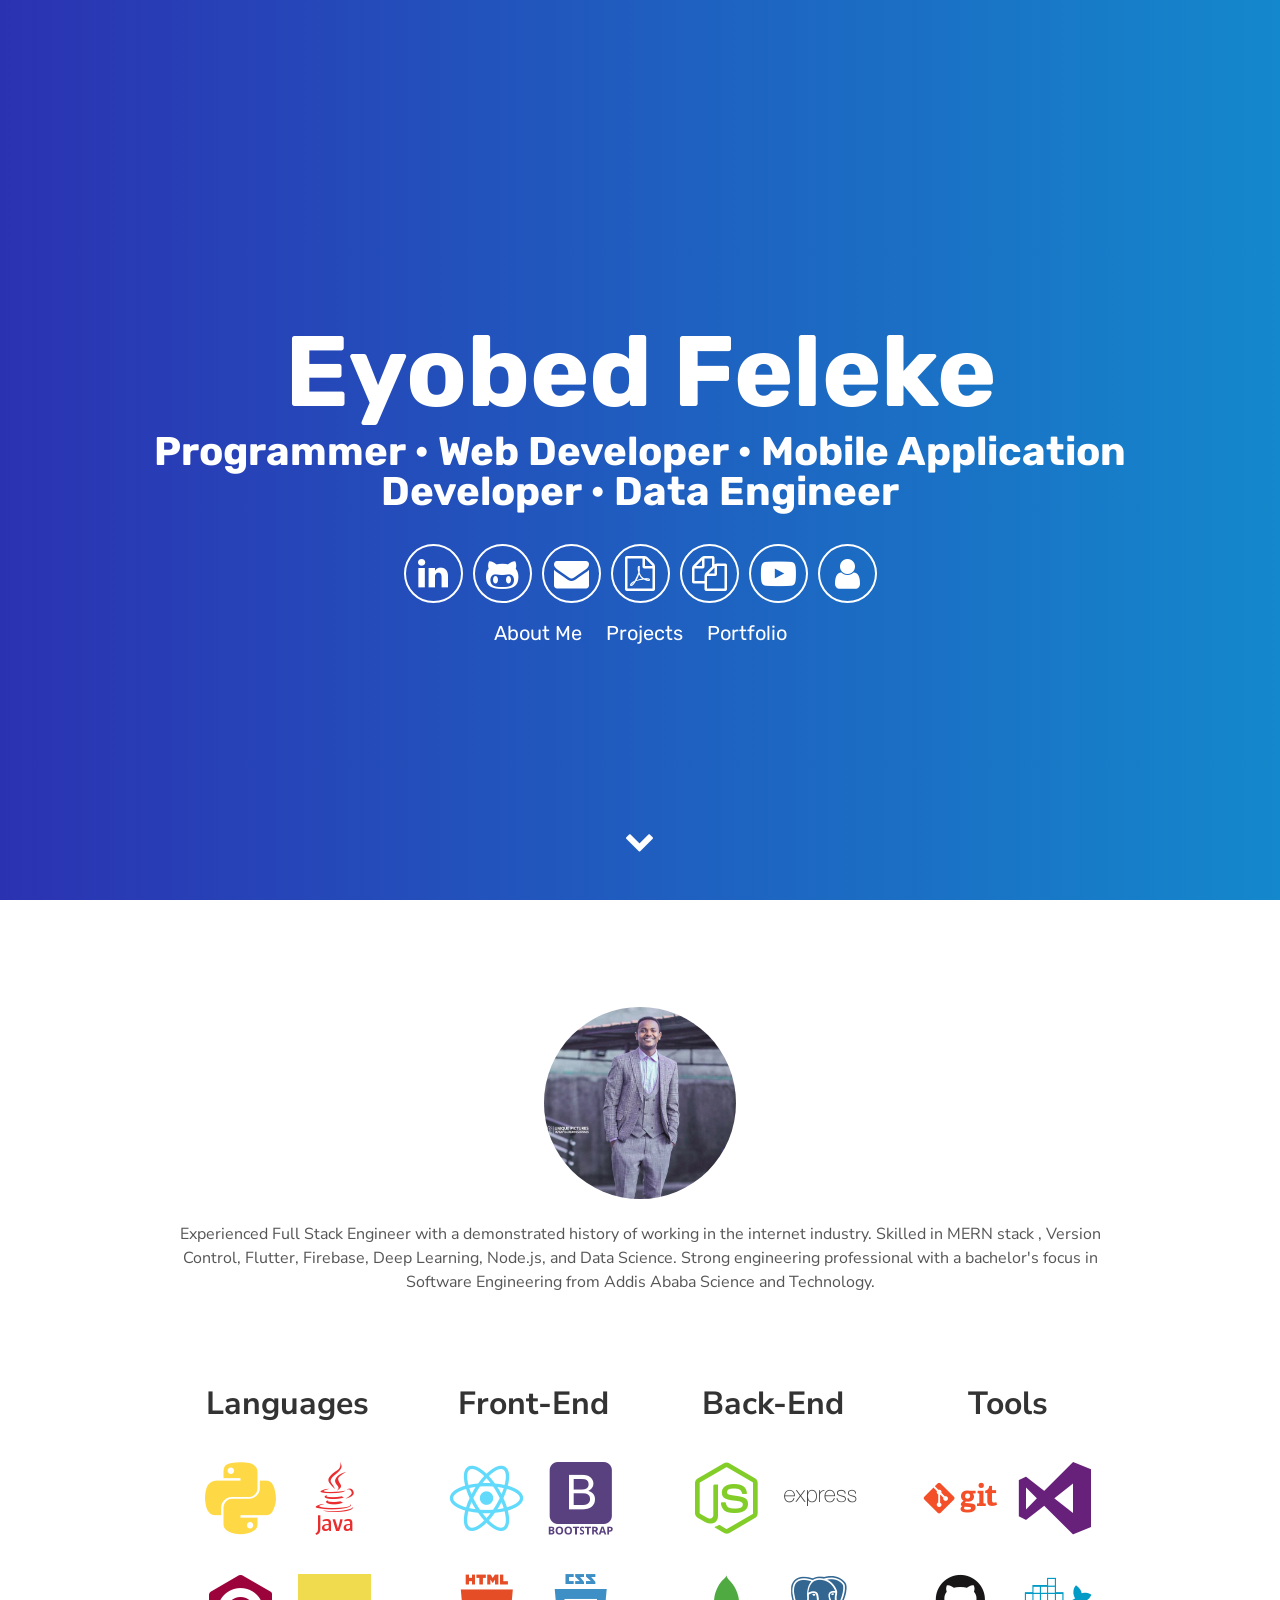
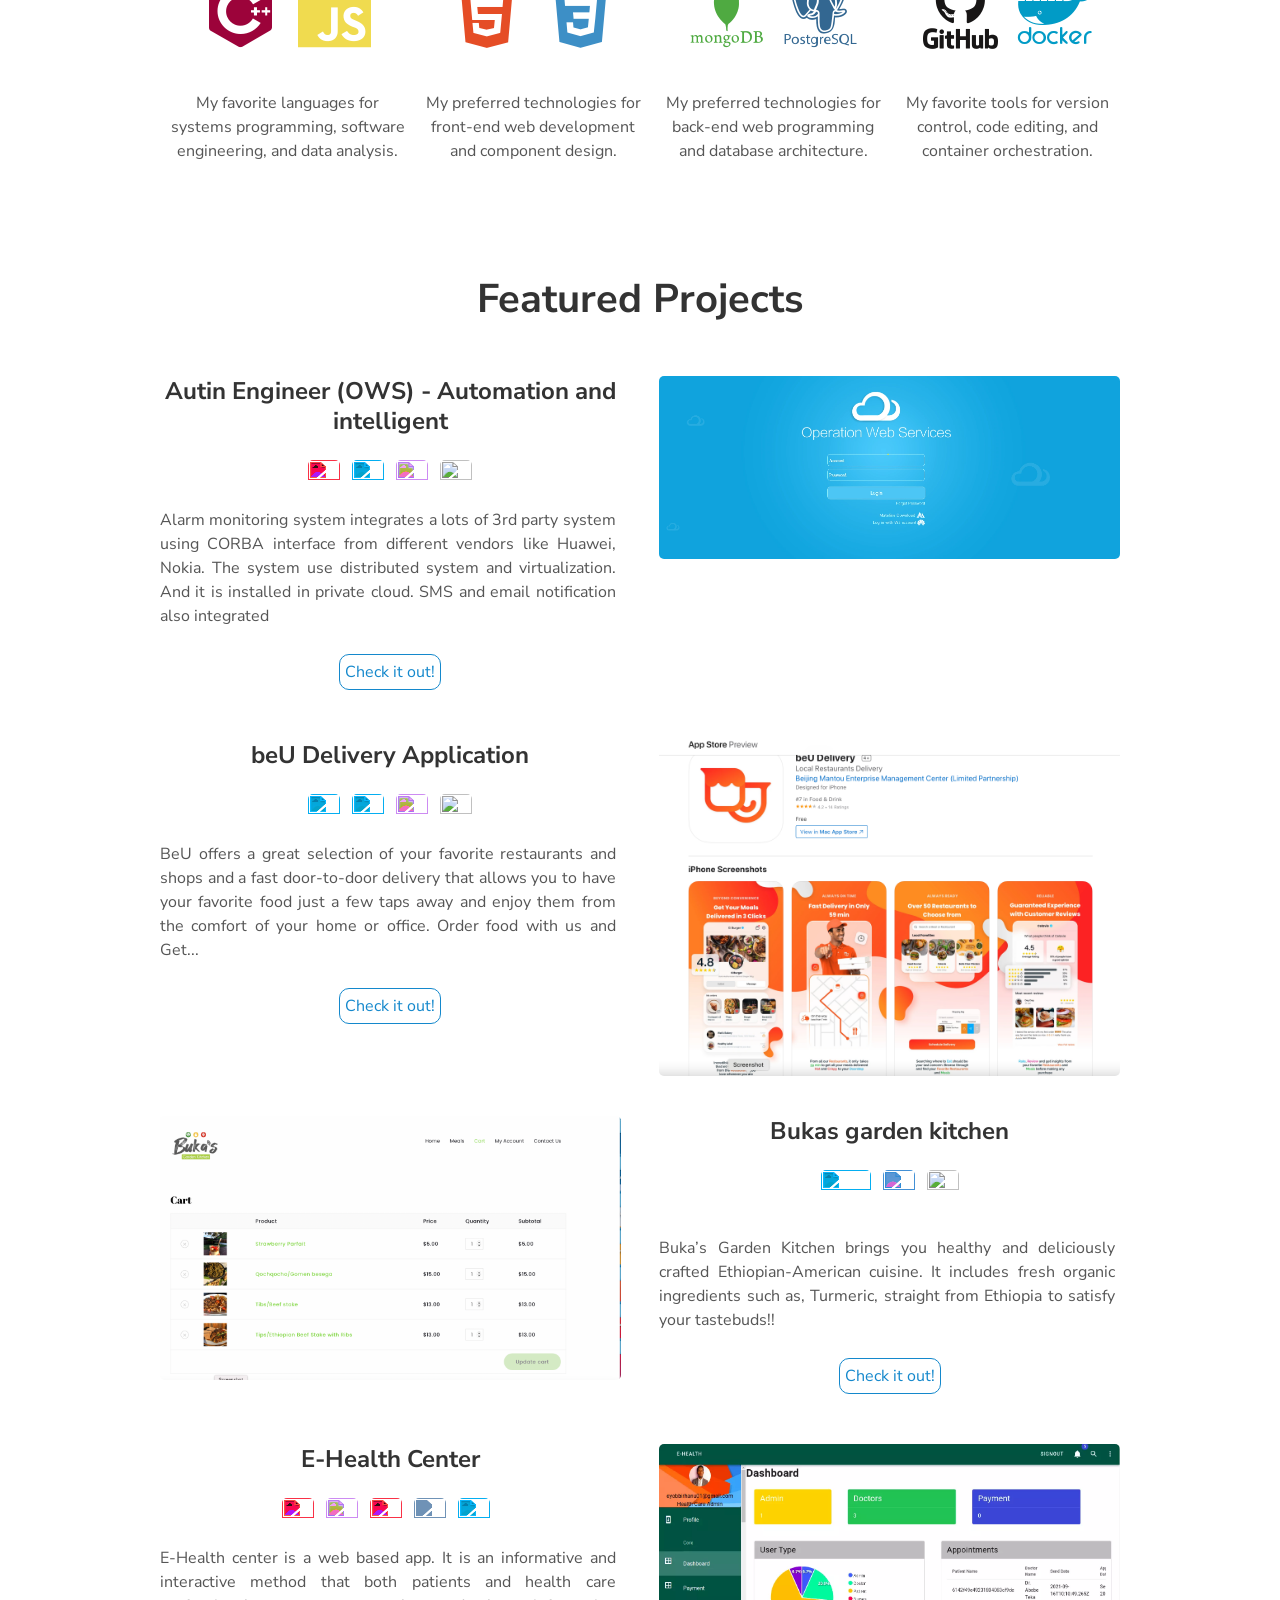
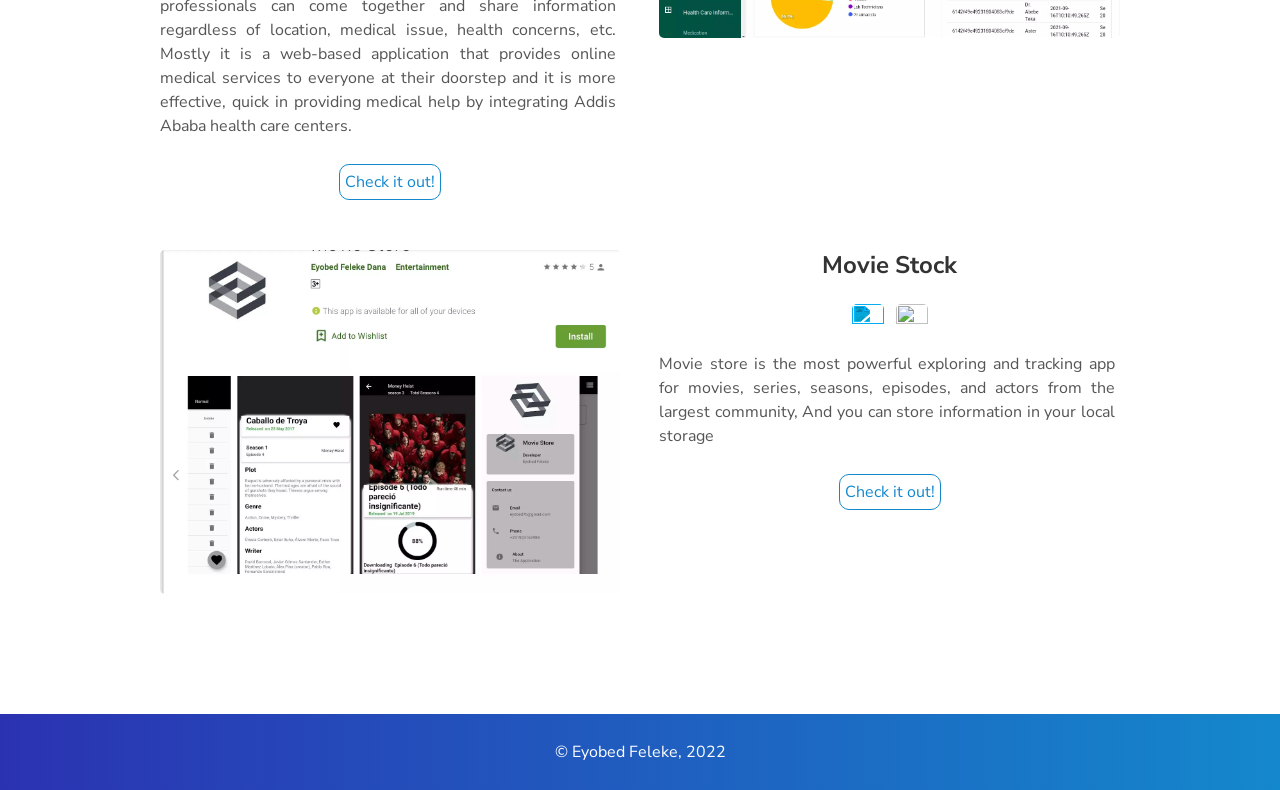
==== index.html @ b294b80b "elivator pitch added" ====
<!DOCTYPE html>
<html lang="en">
  <head>
    <!-- Metadata of the Webpage -->
    <!-- Character-set Metadata -->
    <meta charset="utf-8" />
    <meta http-equiv="X-UA-Compatible" content="IE=edge" />
    <!-- Viewport Metadata -->
    <meta name="viewport" content="width=device-width, initial-scale=1" />
    <!-- Description Metadata-->
    <meta name="description" content="Portfolio Website" />
    <!-- Author Metadata -->
    <meta name="author" content="Aditya Vikram Singh" />
    <!-- Keyword Metadata -->
    <meta
      name="keywords"
      content="Eyobed, Eyobed Feleke, Web developer, Mobile application Developer,
        Ethiopia,Apostolic church,  Beu, Bukas garden kitchen , AASTU, E-health center, Movie stock
         "
    />
    <!-- Webpage Logo -->
    <link rel="shortcut icon" href="./assets/img/favicon.ico" />
    <!-- Webpage Title -->
    <title>Eyobed Feleke</title>

    <!-- Import CSS: Main Stylesheet -->
    <link rel="stylesheet" href="./assets/css/main.css" />
  </head>

  <body>
    <div id="particles-js">
      <div class="header">
        <h1>
          <span class="site-title">Eyobed Feleke</span>
          <span class="site-description">Programmer • Web Developer • Mobile Application Developer • Data Engineer </span>
        </h1>
        <div class="header-icons">
          <a aria-label="My LinkedIn Profile" target="_blank" href="https://www.linkedin.com/in/eyobed-feleke-5157a9166/">
            <i class="icon fa fa-linkedin" aria-hidden="true"></i>
          </a>
          <a aria-label="My Github Profile" target="_blank" href="https://github.com/eyobed7b">
            <i class="icon fa fa-github-alt" aria-hidden="true"></i>
          </a>
          <a aria-label="Send Email" href="mailto:eyobed7b@gmail.com" target="_blank"
            ><i class="icon fa fa-envelope"></i
          >
        </a>
          <a aria-label="My Résumé" target="_blank" href="https://www.canva.com/design/DAFor6C1jik/ybaPRImJFhX0wWcfJrfoAA/edit?utm_content=DAFor6C1jik&utm_campaign=designshare&utm_medium=link2&utm_source=sharebutton">
            <i class="icon fa fa fa-file-pdf-o" aria-hidden="true"></i>
          </a>
          <!-- <a aria-label="My Résumé" target="_blank" href="https://drive.google.com/file/d/1CFFZXBpFzhPxh09t3dihjeRAxG62OE4-/view?usp=sharing">
            <i class="icon fa fa fa-file-pdf-o" aria-hidden="true"></i>
          </a> -->
            <a  padding:="50" aria-label="My Portfolio" target="_blank" href="https://docs.google.com/presentation/d/1G7Z7RJAgXN1a-siZIyBmCXK8CXNeotO4Tauf9A_Vvvs/edit#slide=id.p1">
            <i class="icon fa fa-files-o" aria-hidden="true"></i>
          </a>
            <a  padding:="50" aria-label="My Portfolio" target="_blank" href="https://www.youtube.com/watch?v=OzMkO4X_ilA">
            <i class="icon fa fa-youtube-play" aria-hidden="true"></i>
          </a>
          </a>
            <a  padding:="50" aria-label="My Portfolio" target="_blank" href="https://drive.google.com/file/d/1RmLmBdwccGiRS1bTcpQJDsYxy1K4xz8I/view?usp=sharing">
            <i class="icon fa fa-user" aria-hidden="true"></i>
          </a>
         
        </div>
        <div class="header-links">
          <a class="link" href="#about" data-scroll>About Me</a>
          <a class="link" href="#projects" data-scroll>Projects</a>
           
          <a class="link" href="https://docs.google.com/presentation/d/1G7Z7RJAgXN1a-siZIyBmCXK8CXNeotO4Tauf9A_Vvvs/edit#slide=id.p1" > Portfolio</a>
        </div>
      </div>
      <a class="down" href="#about" data-scroll><i class="icon fa fa-chevron-down" aria-hidden="true"></i></a>
    </div>

    <!-- About Section -->
    <section id="about">
      <!-- User Introduction-->
      <div class="user-details">
        <h1> </h1>
        <picture>
          <source
            type="image/webp"
            srcset="./assets/img/webp/Professional-Picture-Me.webp"
            alt="Professional Me"
            width="20%"
            style="border-radius: 50%"
          />
          <img
            src="./assets/img/jpg/Professional-Picture-Me.jpeg"
            alt="Professional Me"
            width="20%"
            style="border-radius: 50%"
          />
        </picture>
        <p>
          Experienced Full Stack Engineer with a demonstrated history of working in the internet industry. Skilled in MERN stack , Version Control, Flutter, Firebase, Deep Learning, Node.js, and Data Science. Strong engineering professional with a bachelor's focus in Software Engineering from Addis Ababa Science and Technology.
        </p>
      </div>

      <!-- User Specifics -->
      <div class="user">
        <!-- Technology Stack #1: Languages -->
        <div class="tech">
          <h2>Languages</h2>
          <i class="devicon-python-plain colored"></i>
          <i class="devicon-java-plain-wordmark colored"></i>
          <i class="devicon-cplusplus-plain colored"></i>
          <i class="devicon-javascript-plain colored"></i>
          <p>My favorite languages for systems programming, software engineering, and data analysis.</p>
        </div>

        <!-- Technology Stack #2: Front-End -->
        <div class="tech">
          <h2>Front-End</h2>
          <i class="devicon-react-original colored"></i>
          <i class="devicon-bootstrap-plain-wordmark colored"></i>
          <i class="devicon-html5-plain-wordmark colored"></i>
          <i class="devicon-css3-plain-wordmark colored"></i>
          <p>My preferred technologies for front-end web development and component design.</p>
        </div>

        <!-- Technology Stack #3: Back-End -->
        <div class="tech">
          <h2>Back-End</h2>
          <i class="devicon-nodejs-plain colored"></i>
          <i class="devicon-express-original-wordmark colored"></i>
          <i class="devicon-mongodb-plain-wordmark colored"></i>
          <i class="devicon-postgresql-plain-wordmark colored"></i>
          <p>My preferred technologies for back-end web programming and database architecture.</p>
        </div>

        <!-- Technology Stack #4: Tools -->
        <div class="tech">
          <h2>Tools</h2>
          <i class="devicon-git-plain-wordmark colored"></i>
          <i class="devicon-visualstudio-plain colored"></i>
          <i class="devicon-github-plain-wordmark colored"></i>
          <i class="devicon-docker-plain-wordmark colored"></i>
          <p>My favorite tools for version control, code editing, and container orchestration.</p>
        </div>
      </div>
    </section>

    <!-- Projects Section -->
    <section id="projects">
      <div class="user-details">
        <h1>Featured Projects</h1>
      </div>

      <!-- User Project #1: Personal Résumé Website -->
      <div class="user-projects">
        <div class="images-right">
          <picture>
            <source type="image/webp" srcset="./assets/img/webp/ows.webp" alt="BeU Mobile application" />
            <img alt="Personal Website" src="./assets/img/jpg/ows.png" />
          </picture>
        </div>
        <div class="contents" style="text-align: center">
          <h3> Autin Engineer (OWS) - Automation and intelligent  </h3>
          <div>
            <img
            height="32"
            width="32"
            src="https://unpkg.com/simple-icons@3.4.0/icons/javascript.svg"
            style="filter: invert(96%) sepia(47%) saturate(4151%) hue-rotate(338deg) brightness(100%) contrast(95%)"
          />
           
            &nbsp;
            <img
              height="32"
              width="32"
              src="https://unpkg.com/simple-icons@3.4.0/icons/kubernetes.svg"
              style="filter: invert(73%) sepia(74%) saturate(1552%) hue-rotate(169deg) brightness(109%) contrast(97%)"
            />
            &nbsp;
            <img
              height="32"
              width="32"
              src="https://unpkg.com/simple-icons@3.4.0/icons/linux.svg"
              style="filter: invert(24%) sepia(14%) saturate(2270%) hue-rotate(222deg) brightness(102%) contrast(90%)"
            />
            &nbsp;
            <img height="32" width="32" src="https://unpkg.com/simple-icons@3.4.0/icons/docker.svg" />
          </div>
          <p style="text-align: justify">
            Alarm monitoring system integrates  a lots of 3rd party system using CORBA interface from different vendors like Huawei, Nokia. The system use distributed system and virtualization. And it is installed in private cloud. SMS and email notification also integrated 
          </p>
          <a class="project-link" target="_blank" href="https://sgapp.teleows.com/cas/login?service=https%3A%2F%2Fsgapp.teleows.com%3A443%2Fapp%2F&_validateRequest_=87133d6a-43c2-4378-a8cf-97616f296791">Check it out!</a>
        </div>
      </div>
      <div class="user-projects">
        <div class="images-right">
          <picture>
            <source type="image/webp" srcset="./assets/img/webp/beu.webp" alt="BeU Mobile application" />
            <img alt="Personal Website" src="./assets/img/jpg/beu.png" />
          </picture>
        </div>
        <div class="contents" style="text-align: center">
          <h3> beU Delivery Application  </h3>
          <div>
            <img
              height="32"
              width="32"
              src="https://unpkg.com/simple-icons@3.4.0/icons/flutter.svg"
              style="filter: invert(73%) sepia(74%) saturate(1552%) hue-rotate(169deg) brightness(109%) contrast(97%)"
            />
            &nbsp;
            <img
              height="32"
              width="32"
              src="https://unpkg.com/simple-icons@3.4.0/icons/dart.svg"
              style="filter: invert(73%) sepia(74%) saturate(1552%) hue-rotate(169deg) brightness(109%) contrast(97%)"
            />
            &nbsp;
            <img
              height="32"
              width="32"
              src="https://unpkg.com/simple-icons@3.4.0/icons/firebase.svg"
              style="filter: invert(24%) sepia(14%) saturate(2270%) hue-rotate(222deg) brightness(102%) contrast(90%)"
            />
            &nbsp;
            <img height="32" width="32" src="https://unpkg.com/simple-icons@3.4.0/icons/github.svg" />
          </div>
          <p style="text-align: justify">
            BeU offers a great selection of your favorite restaurants and shops and a fast door-to-door delivery that allows you to have your favorite food just a few taps away and enjoy them from the comfort of your home or office. Order food with us and Get...
          </p>
          <a class="project-link" target="_blank" href="https://apps.apple.com/ke/app/beu-delivery/id1577071426">Check it out!</a>
        </div>
      </div>

      <!-- User Project #2: Summer 2020 Project -->
      <div class="user-projects">
        <div class="images-left">
          <picture>
            <source type="image/webp" srcset="./assets/img/webp/bukas.webp" alt="Perpetual Crusades" />
            <img alt="Perpetual Crusades" src="./assets/img/jpg/bukas.png" />
          </picture>
        </div>
        <div class="contents-right" style="text-align: center">
          <h3>Bukas garden kitchen </h3>
          <img
            height="50"
            width="50"
            src="https://unpkg.com/simple-icons@3.4.0/icons/woocommerce.svg"
            style="filter: invert(73%) sepia(74%) saturate(1552%) hue-rotate(169deg) brightness(109%) contrast(97%)"
          />
          &nbsp;
          <img
            height="32"
            width="32"
            src="https://unpkg.com/simple-icons@3.4.0/icons/stripe.svg"
            style="filter: invert(33%) sepia(29%) saturate(3844%) hue-rotate(184deg) brightness(90%) contrast(84%)"
          />
          &nbsp;
          <img height="32" width="32" src="https://unpkg.com/simple-icons@3.4.0/icons/wordpress.svg" />
          <p style="text-align: justify">
            Buka’s Garden Kitchen brings you healthy and deliciously crafted Ethiopian-American cuisine. It includes fresh organic ingredients such as, Turmeric, straight from Ethiopia to satisfy your tastebuds!!
          </p>
          <a class="project-link" target="_blank" href="https://bukasgardenkitchen.com"
            >Check it out!</a
          >
        </div>
      </div>

      <!-- User Project #3: COVID-19 Tracker App -->
      <div class="user-projects">
        <div class="images-right">
          <picture>
            <source type="image/webp" srcset="./assets/img/webp/e-health.webp" alt="COVID-19 Tracker App" />
            <img alt="COVID-19 Tracker App" src="./assets/img/jpg/e-health.png" />
          </picture>
        </div>
        <div class="contents" style="text-align: center">
          <h3>E-Health Center</h3>
          <div>
            <img
              height="32"
              width="32"
              src="https://unpkg.com/simple-icons@3.4.0/icons/javascript.svg"
              style="filter: invert(96%) sepia(47%) saturate(4151%) hue-rotate(338deg) brightness(100%) contrast(95%)"
            />
            &nbsp;
            <img
              height="32"
              width="32"
              src="https://unpkg.com/simple-icons@3.4.0/icons/node-dot-js.svg"
              style="filter: invert(24%) sepia(14%) saturate(2270%) hue-rotate(222deg) brightness(102%) contrast(90%)"
            />
            &nbsp;
            <img
              height="32"
              width="32"
              src="https://unpkg.com/simple-icons@3.4.0/icons/nodemon.svg"
              style="filter: invert(96%) sepia(47%) saturate(4151%) hue-rotate(338deg) brightness(100%) contrast(95%)"
            />
            &nbsp;
            <img
              height="32"
              width="32"
              src="https://unpkg.com/simple-icons@3.4.0/icons/mongodb.svg"
              style="filter: invert(50%) sepia(10%) saturate(1202%) hue-rotate(169deg) brightness(109%) contrast(97%)"
            />
            &nbsp;
            <img
              height="32"
              width="32"
              src="https://unpkg.com/simple-icons@3.4.0/icons/flutter.svg"
              style="filter: invert(73%) sepia(74%) saturate(1552%) hue-rotate(169deg) brightness(109%) contrast(97%)"
            />
            &nbsp;
          </div>
          <p style="text-align: justify">
        E-Health center is a web based app. It is an informative and interactive method that both patients and health care professionals can come together and share information regardless of location, medical issue, health concerns, etc. Mostly it is a web-based application that provides online medical services to everyone at their doorstep and it is more effective, quick in providing medical help by integrating Addis Ababa health care centers.
          </p>
          <a class="project-link" target="_blank" href="https://www.adityavsingh.com/covid19-tracker-app">
            Check it out!
          </a>
        </div>
      </div>

      <!-- Use Project #4: Valuto: Account Management System -->
      <div class="user-projects">
        <div class="images-left">
          <picture>
            <source
              type="image/webp"
              srcset="./assets/img/webp/movie-stock.webp"
              alt="Valuto: Account Management System"
            />
            <img alt="Valuto: Account Management System" src="./assets/img/jpg/movie-stock.png" />
          </picture>
        </div>
        <div class="contents-right" style="text-align: center">
          <h3>Movie Stock</h3>
          <div>
            <img
              height="32"
              width="32"
              src="https://unpkg.com/simple-icons@3.4.0/icons/flutter.svg"
              style="filter: invert(73%) sepia(74%) saturate(1552%) hue-rotate(169deg) brightness(109%) contrast(97%)"
            />

            &nbsp;
            <img height="32" width="32" src="https://unpkg.com/simple-icons@3.4.0/icons/github.svg" />
          </div>
          <p style="text-align: justify">
            Movie store is the most powerful exploring and tracking app for movies, series, seasons, episodes, and actors from the largest community, And you can store information in your local storage
          </p>
          <a class="project-link" target="_blank" href="https://play.google.com/store/apps/details?id=eyu.packagee.obmovie">
            Check it out!
          </a>
        </div>
      </div>
    </section>

    <footer class="footer">
      <p>&copy; Eyobed Feleke, 2022</p>
    </footer>

    <!-- Import JS: Particles Theme -->
    <script src="https://cdn.jsdelivr.net/particles.js/2.0.0/particles.min.js"></script>
    <!-- Import JS: Sweet Scroll -->
    <script src="./assets/js/sweet-scroll.min.js"></script>
    <!-- Import JS: Google Analytics -->
    <script src="./assets/js/google-analytics.js"></script>
    <!-- Import JS: Main Script -->
    <script src="./assets/js/main.js"></script>
  </body>
</html>
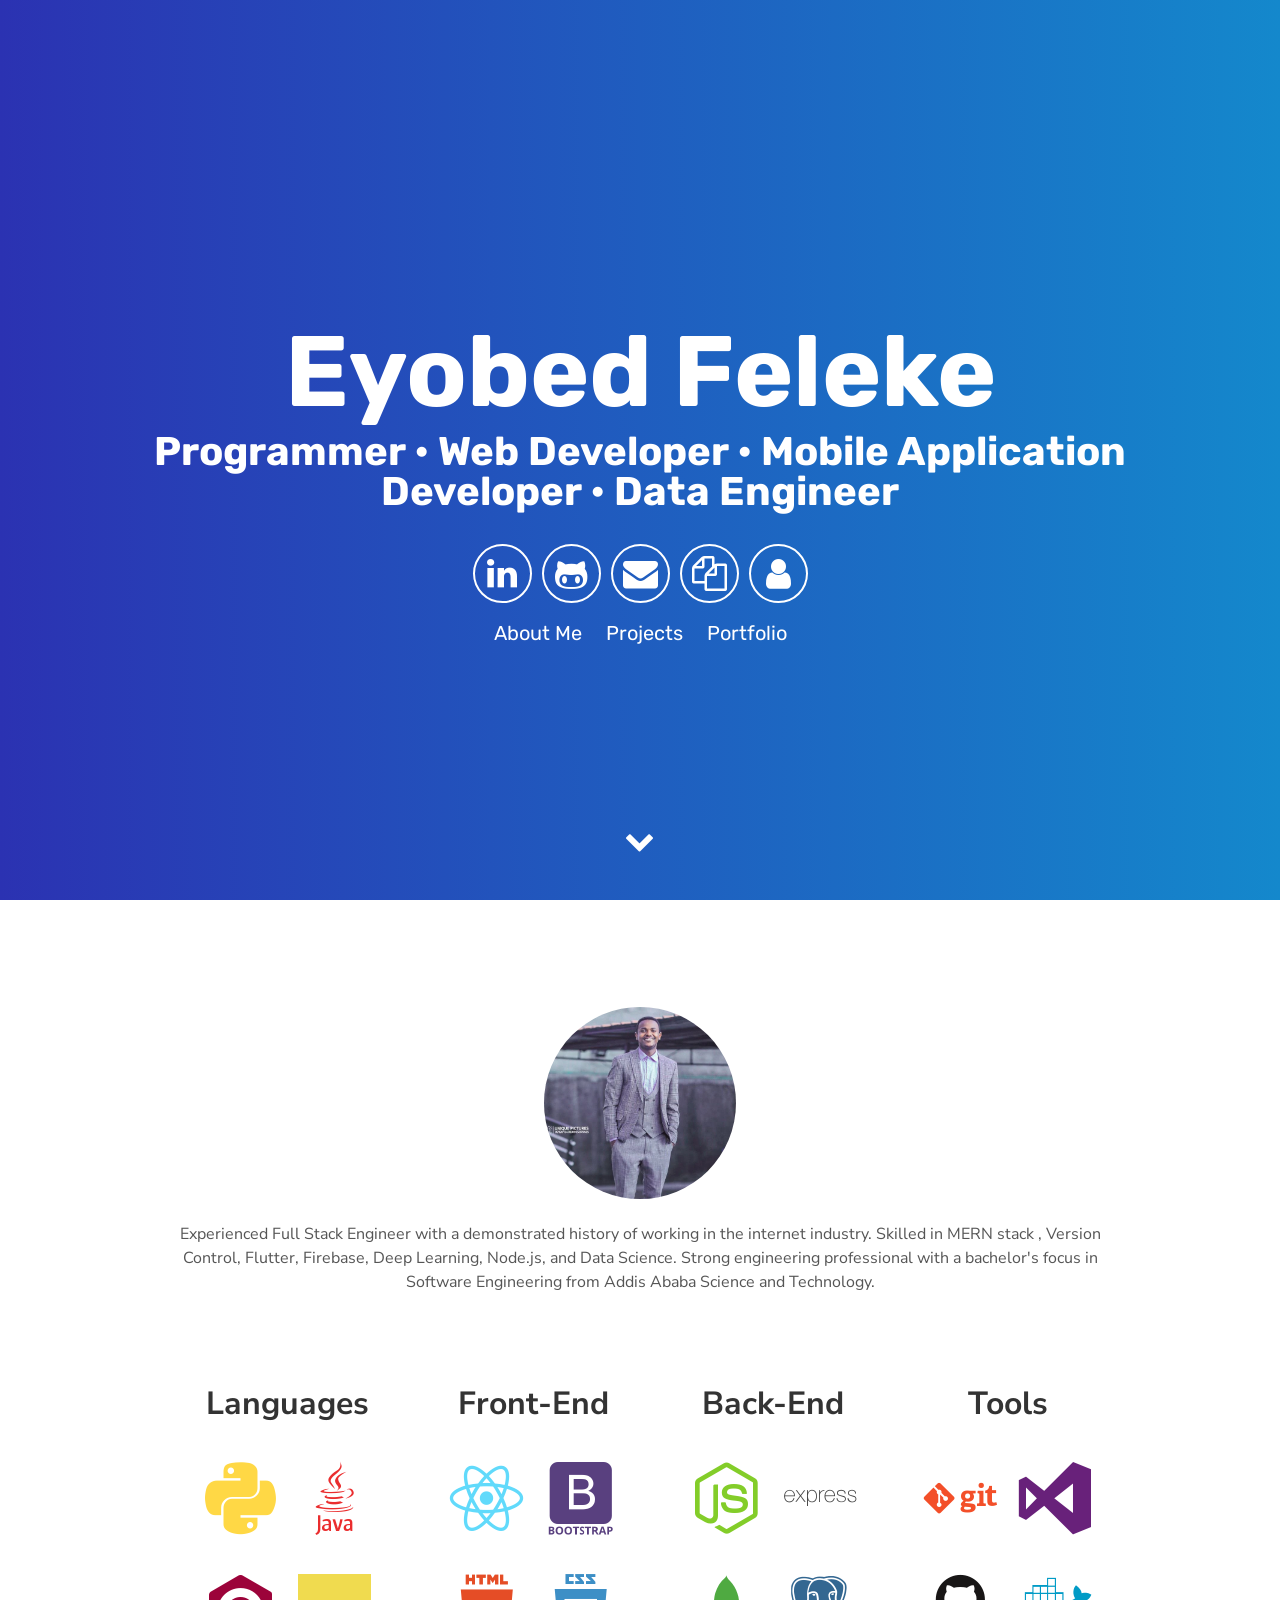
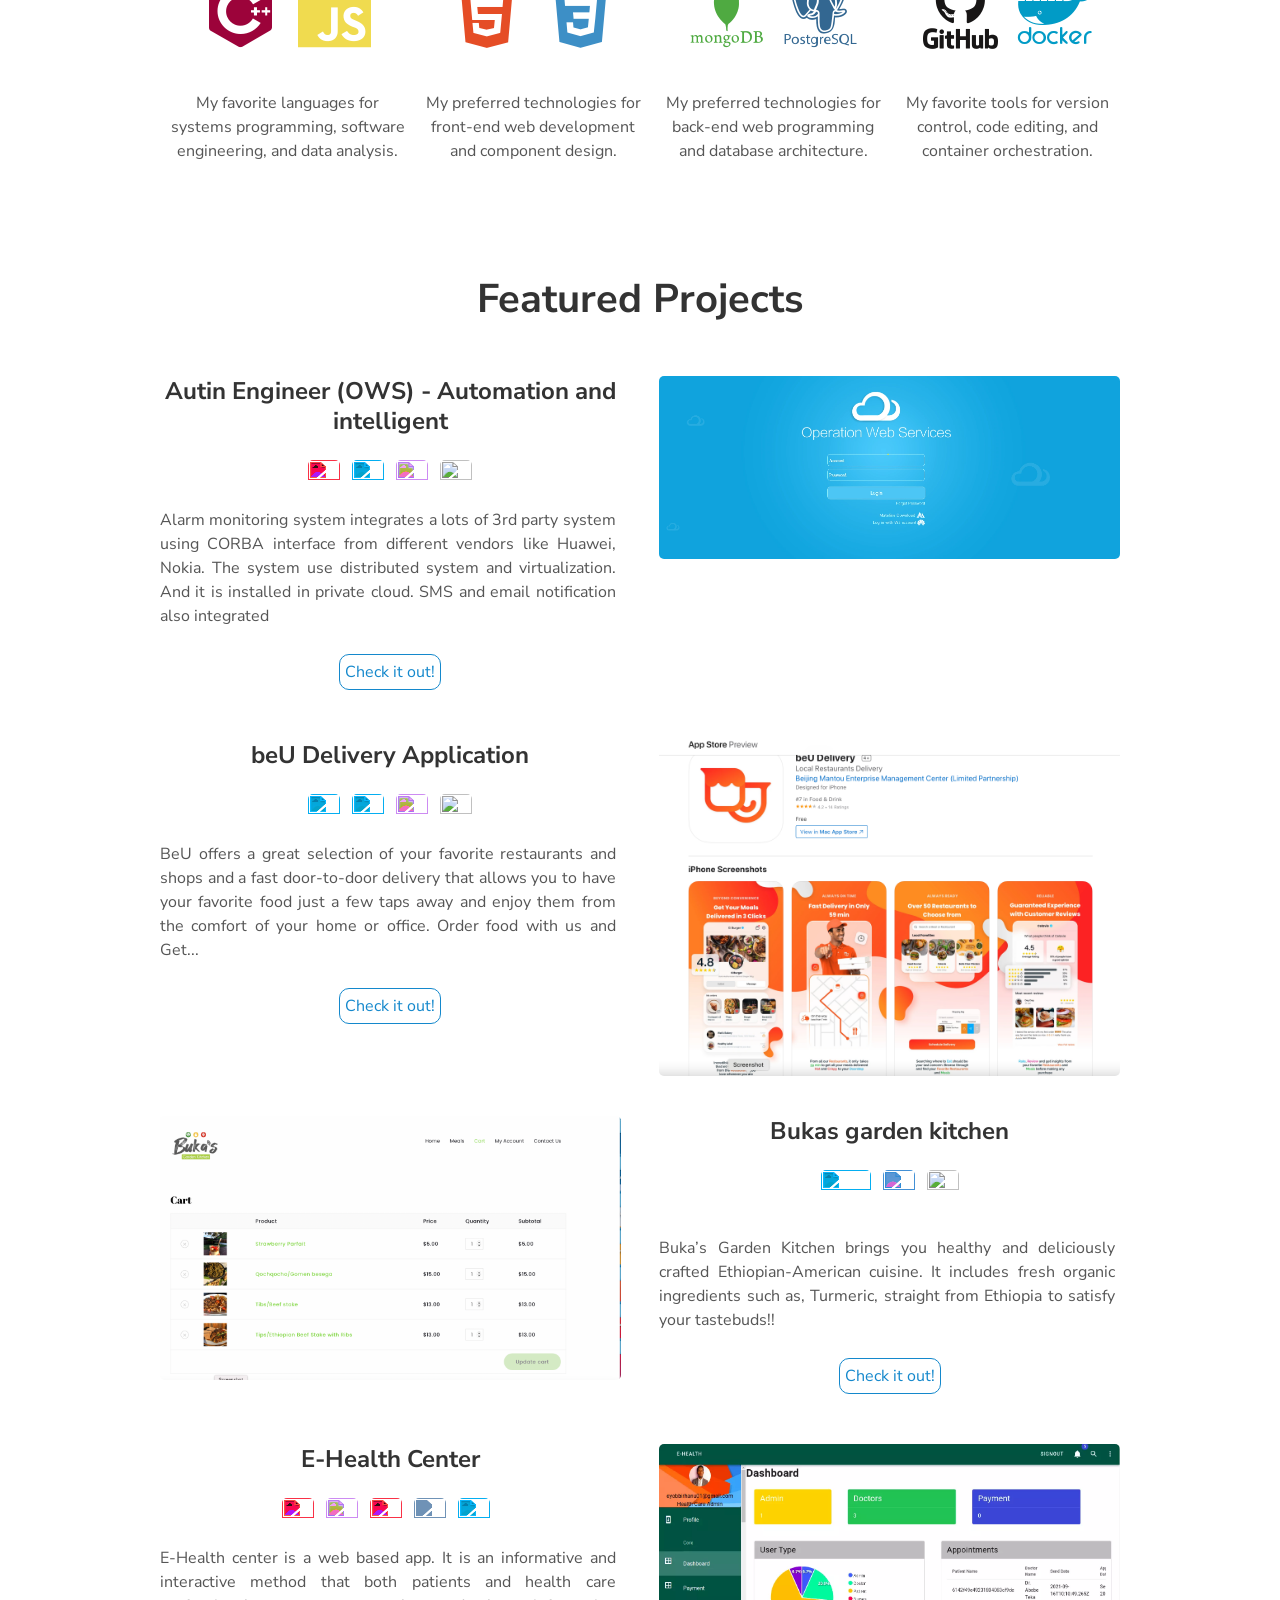
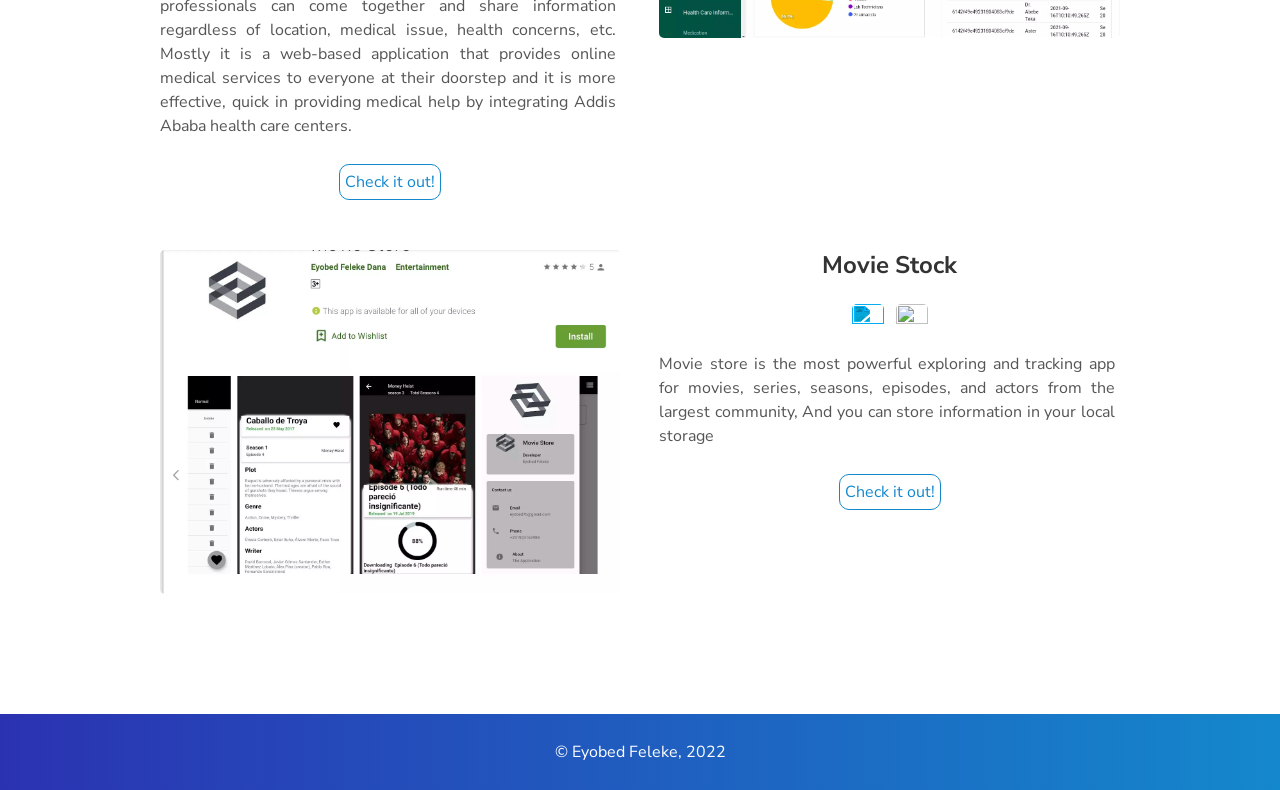
==== commit c587e2a0: "some change made" ====
--- a/index.html
+++ b/index.html
@@ -44,19 +44,12 @@
           <a aria-label="Send Email" href="mailto:eyobed7b@gmail.com" target="_blank"
             ><i class="icon fa fa-envelope"></i
           >
-        </a>
-          <a aria-label="My Résumé" target="_blank" href="https://www.canva.com/design/DAFor6C1jik/ybaPRImJFhX0wWcfJrfoAA/edit?utm_content=DAFor6C1jik&utm_campaign=designshare&utm_medium=link2&utm_source=sharebutton">
-            <i class="icon fa fa fa-file-pdf-o" aria-hidden="true"></i>
-          </a>
           <!-- <a aria-label="My Résumé" target="_blank" href="https://drive.google.com/file/d/1CFFZXBpFzhPxh09t3dihjeRAxG62OE4-/view?usp=sharing">
             <i class="icon fa fa fa-file-pdf-o" aria-hidden="true"></i>
           </a> -->
             <a  padding:="50" aria-label="My Portfolio" target="_blank" href="https://docs.google.com/presentation/d/1G7Z7RJAgXN1a-siZIyBmCXK8CXNeotO4Tauf9A_Vvvs/edit#slide=id.p1">
             <i class="icon fa fa-files-o" aria-hidden="true"></i>
-          </a>
-            <a  padding:="50" aria-label="My Portfolio" target="_blank" href="https://www.youtube.com/watch?v=OzMkO4X_ilA">
-            <i class="icon fa fa-youtube-play" aria-hidden="true"></i>
-          </a>
+         
           </a>
             <a  padding:="50" aria-label="My Portfolio" target="_blank" href="https://drive.google.com/file/d/1RmLmBdwccGiRS1bTcpQJDsYxy1K4xz8I/view?usp=sharing">
             <i class="icon fa fa-user" aria-hidden="true"></i>
@@ -131,6 +124,7 @@
         </div>
 
         <!-- Technology Stack #4: Tools -->
+       
         <div class="tech">
           <h2>Tools</h2>
           <i class="devicon-git-plain-wordmark colored"></i>
@@ -140,6 +134,19 @@
           <p>My favorite tools for version control, code editing, and container orchestration.</p>
         </div>
       </div>
+      <!-- <div class="user-bigdata">
+      
+        <div class="tech">
+          <h2>Big Data</h2>
+          <i class="devicon-python-plain colored"></i>
+          <i class="devicon-java-plain-wordmark colored"></i>
+          <i class="devicon-cplusplus-plain colored"></i>
+          <i class="devicon-javascript-plain colored"></i>
+          <p>My favorite tools for Big Data</p>
+        </div>
+        </div>   -->
+
+ 
     </section>
 
     <!-- Projects Section -->
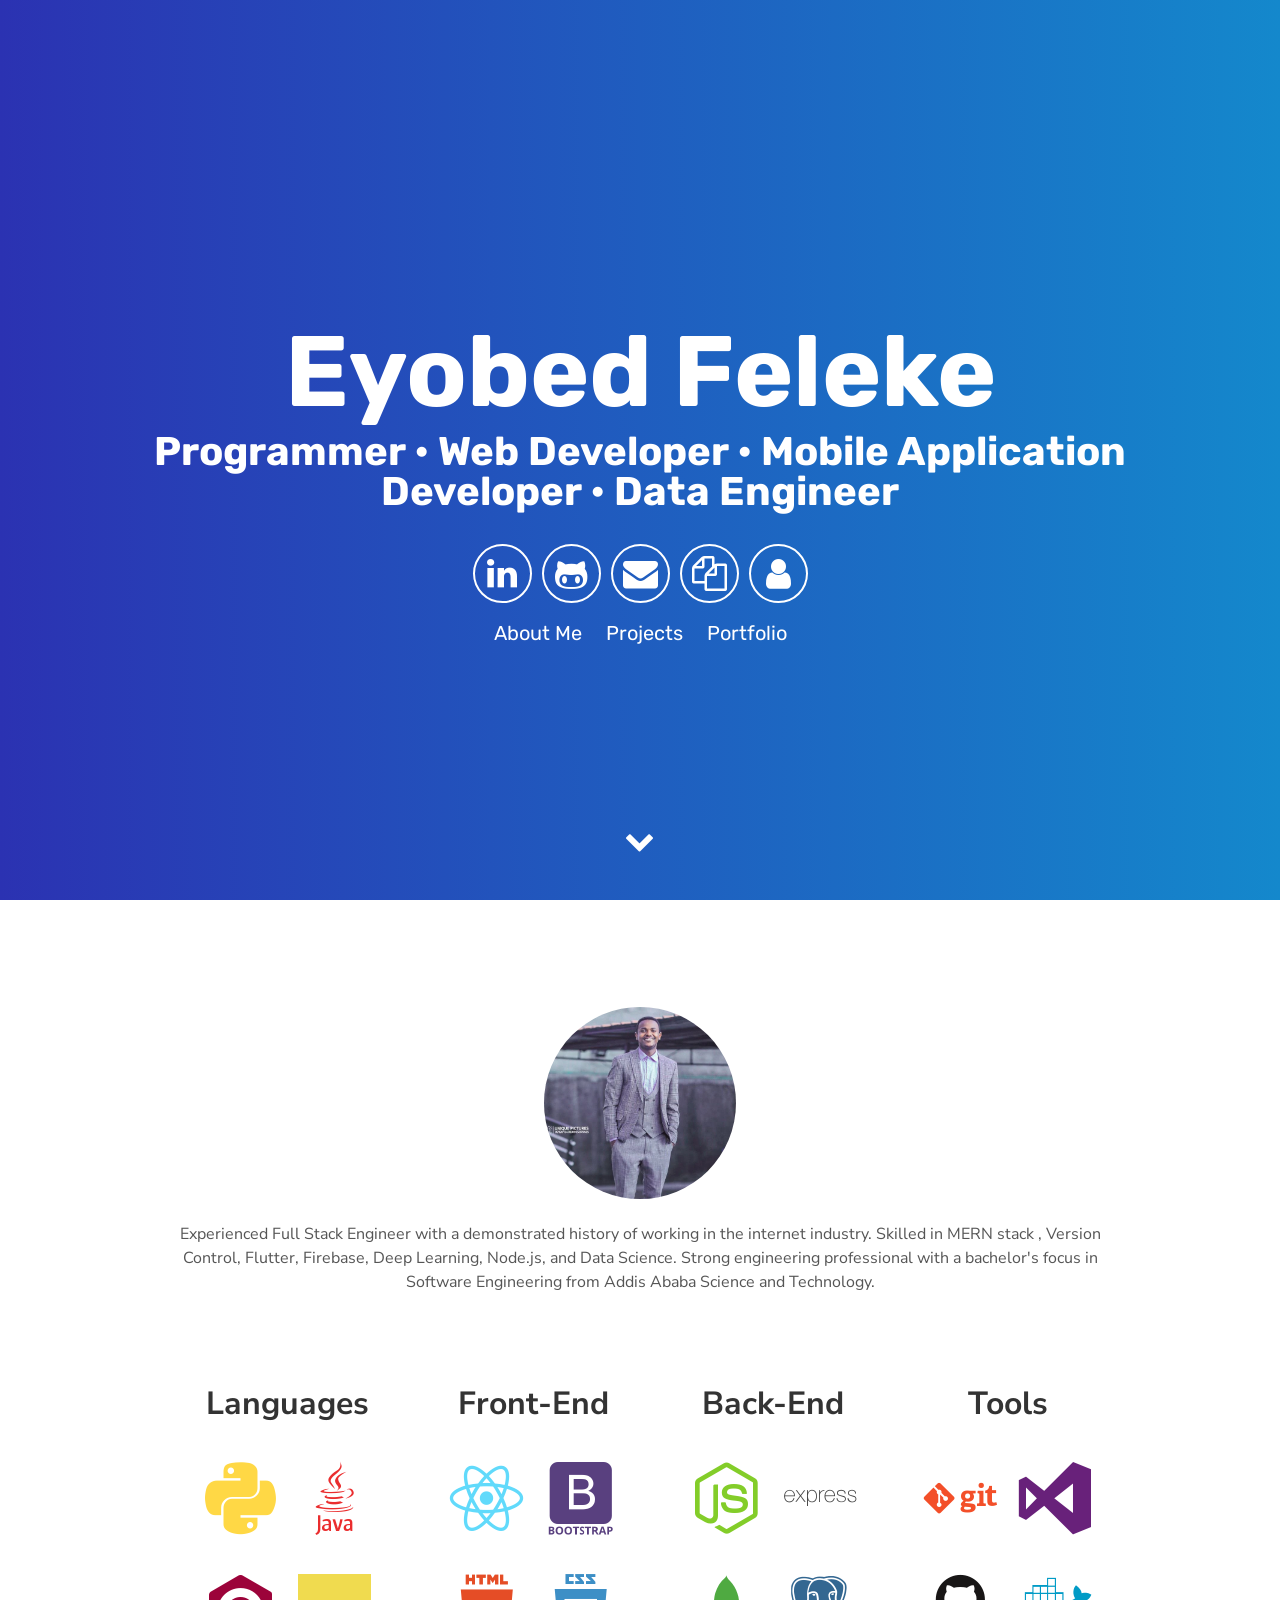
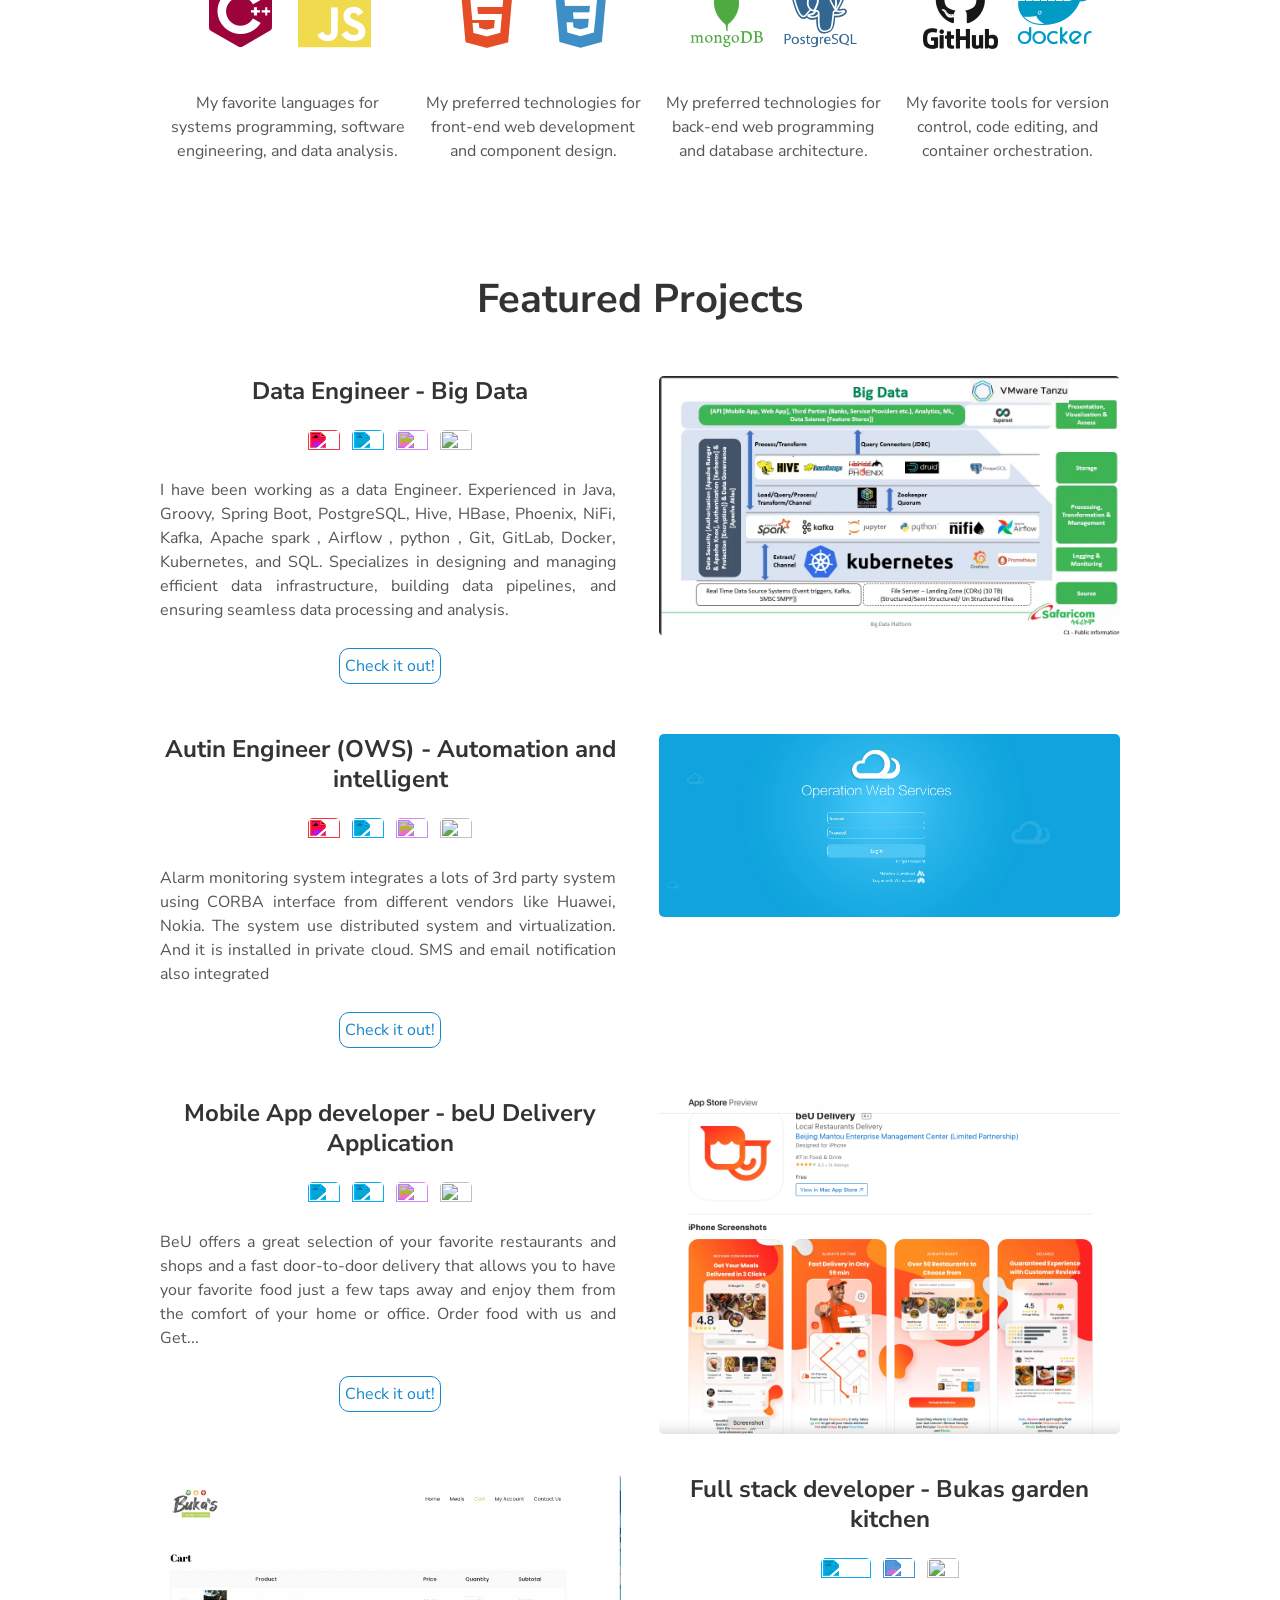
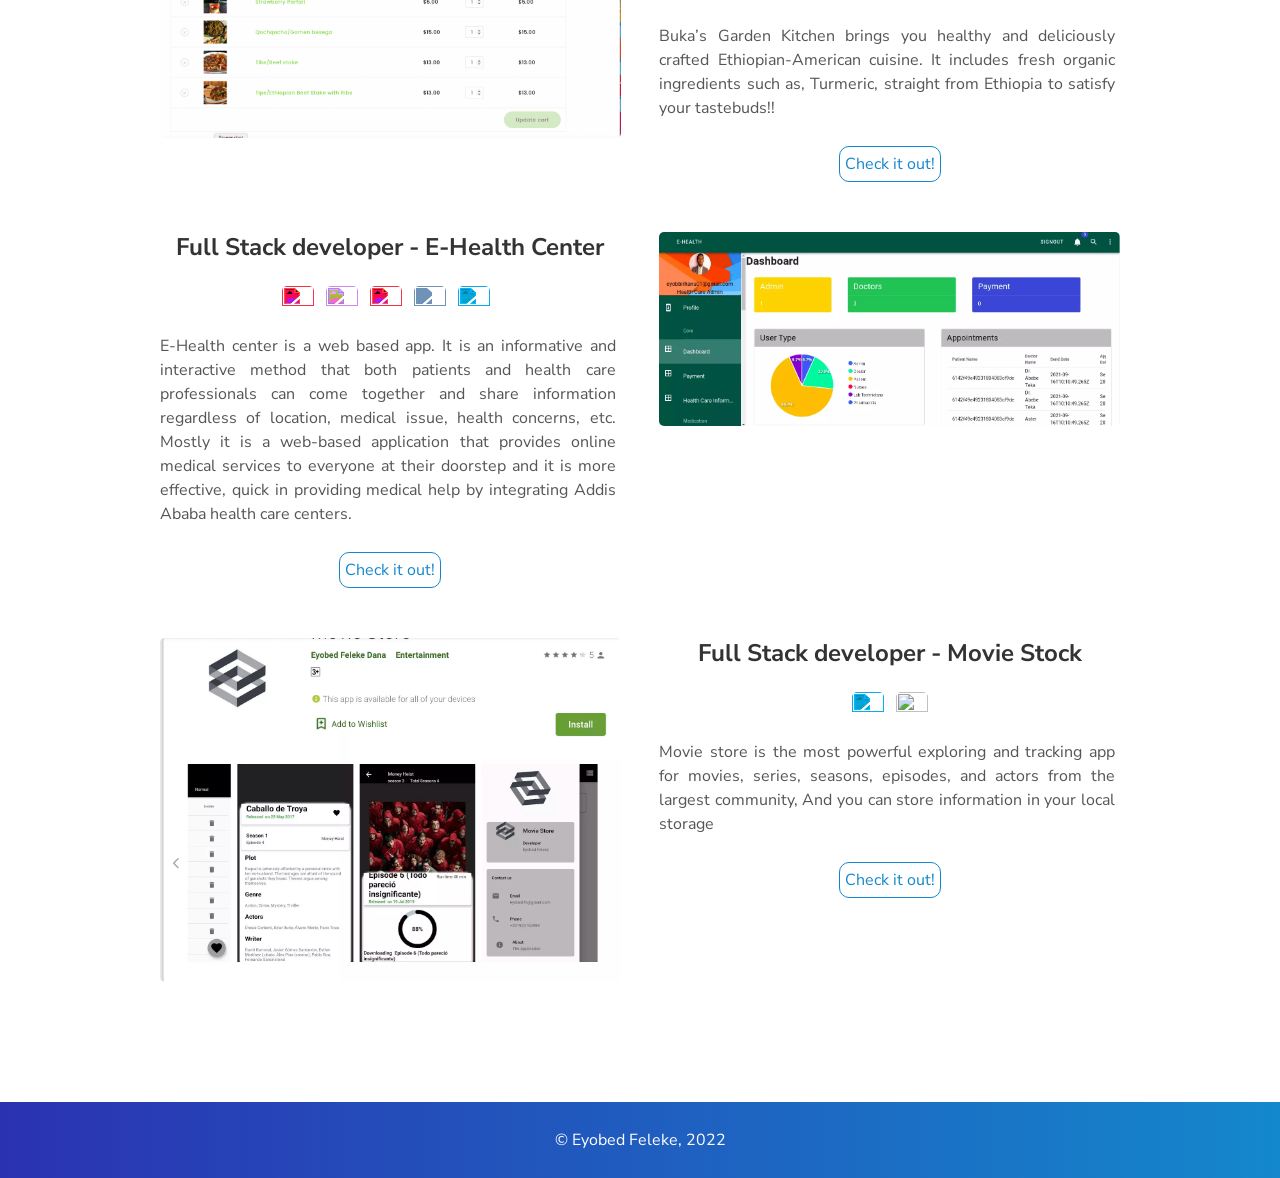
==== commit 2c804727: "change made" ====
--- a/index.html
+++ b/index.html
@@ -159,6 +159,46 @@
       <div class="user-projects">
         <div class="images-right">
           <picture>
+            <source type="image/webp" srcset="./assets/img/webp/big-data.webp" alt="BeU Mobile application" />
+            <img alt="Personal Website" src="./assets/img/jpg/big-data.png" />
+          </picture>
+        </div>
+        <div class="contents" style="text-align: center">
+          <h3>Data Engineer - Big Data </h3>
+          <div>
+            <img
+            height="32"
+            width="32"
+            src="https://unpkg.com/simple-icons@3.4.0/icons/java.svg"
+            style="filter: invert(96%) sepia(47%) saturate(4151%) hue-rotate(338deg) brightness(100%) contrast(95%)"
+          />
+           
+            &nbsp;
+            <img
+              height="32"
+              width="32"
+              src="https://unpkg.com/simple-icons@3.4.0/icons/kubernetes.svg"
+              style="filter: invert(73%) sepia(74%) saturate(1552%) hue-rotate(169deg) brightness(109%) contrast(97%)"
+            />
+            &nbsp;
+            <img
+              height="32"
+              width="32"
+              src="https://unpkg.com/simple-icons@3.4.0/icons/linux.svg"
+              style="filter: invert(24%) sepia(14%) saturate(2270%) hue-rotate(222deg) brightness(102%) contrast(90%)"
+            />
+            &nbsp;
+            <img height="32" width="32" src="https://unpkg.com/simple-icons@3.4.0/icons/docker.svg" />
+          </div>
+          <p style="text-align: justify">
+            I have been working as a  data Engineer. Experienced in Java, Groovy, Spring Boot, PostgreSQL, Hive, HBase, Phoenix, NiFi, Kafka, Apache spark , Airflow , python , Git, GitLab, Docker, Kubernetes, and SQL. Specializes in designing and managing efficient data infrastructure, building data pipelines, and ensuring seamless data processing and analysis. 
+          </p>
+          <a class="project-link" target="_blank" href="">Check it out!</a>
+        </div>
+      </div>
+      <div class="user-projects">
+        <div class="images-right">
+          <picture>
             <source type="image/webp" srcset="./assets/img/webp/ows.webp" alt="BeU Mobile application" />
             <img alt="Personal Website" src="./assets/img/jpg/ows.png" />
           </picture>
@@ -204,7 +244,7 @@
           </picture>
         </div>
         <div class="contents" style="text-align: center">
-          <h3> beU Delivery Application  </h3>
+          <h3>Mobile App developer - beU Delivery Application  </h3>
           <div>
             <img
               height="32"
@@ -245,7 +285,7 @@
           </picture>
         </div>
         <div class="contents-right" style="text-align: center">
-          <h3>Bukas garden kitchen </h3>
+          <h3>Full stack developer - Bukas garden kitchen </h3>
           <img
             height="50"
             width="50"
@@ -279,7 +319,7 @@
           </picture>
         </div>
         <div class="contents" style="text-align: center">
-          <h3>E-Health Center</h3>
+          <h3>Full Stack developer -  E-Health Center</h3>
           <div>
             <img
               height="32"
@@ -339,7 +379,7 @@
           </picture>
         </div>
         <div class="contents-right" style="text-align: center">
-          <h3>Movie Stock</h3>
+          <h3>Full Stack developer - Movie Stock</h3>
           <div>
             <img
               height="32"
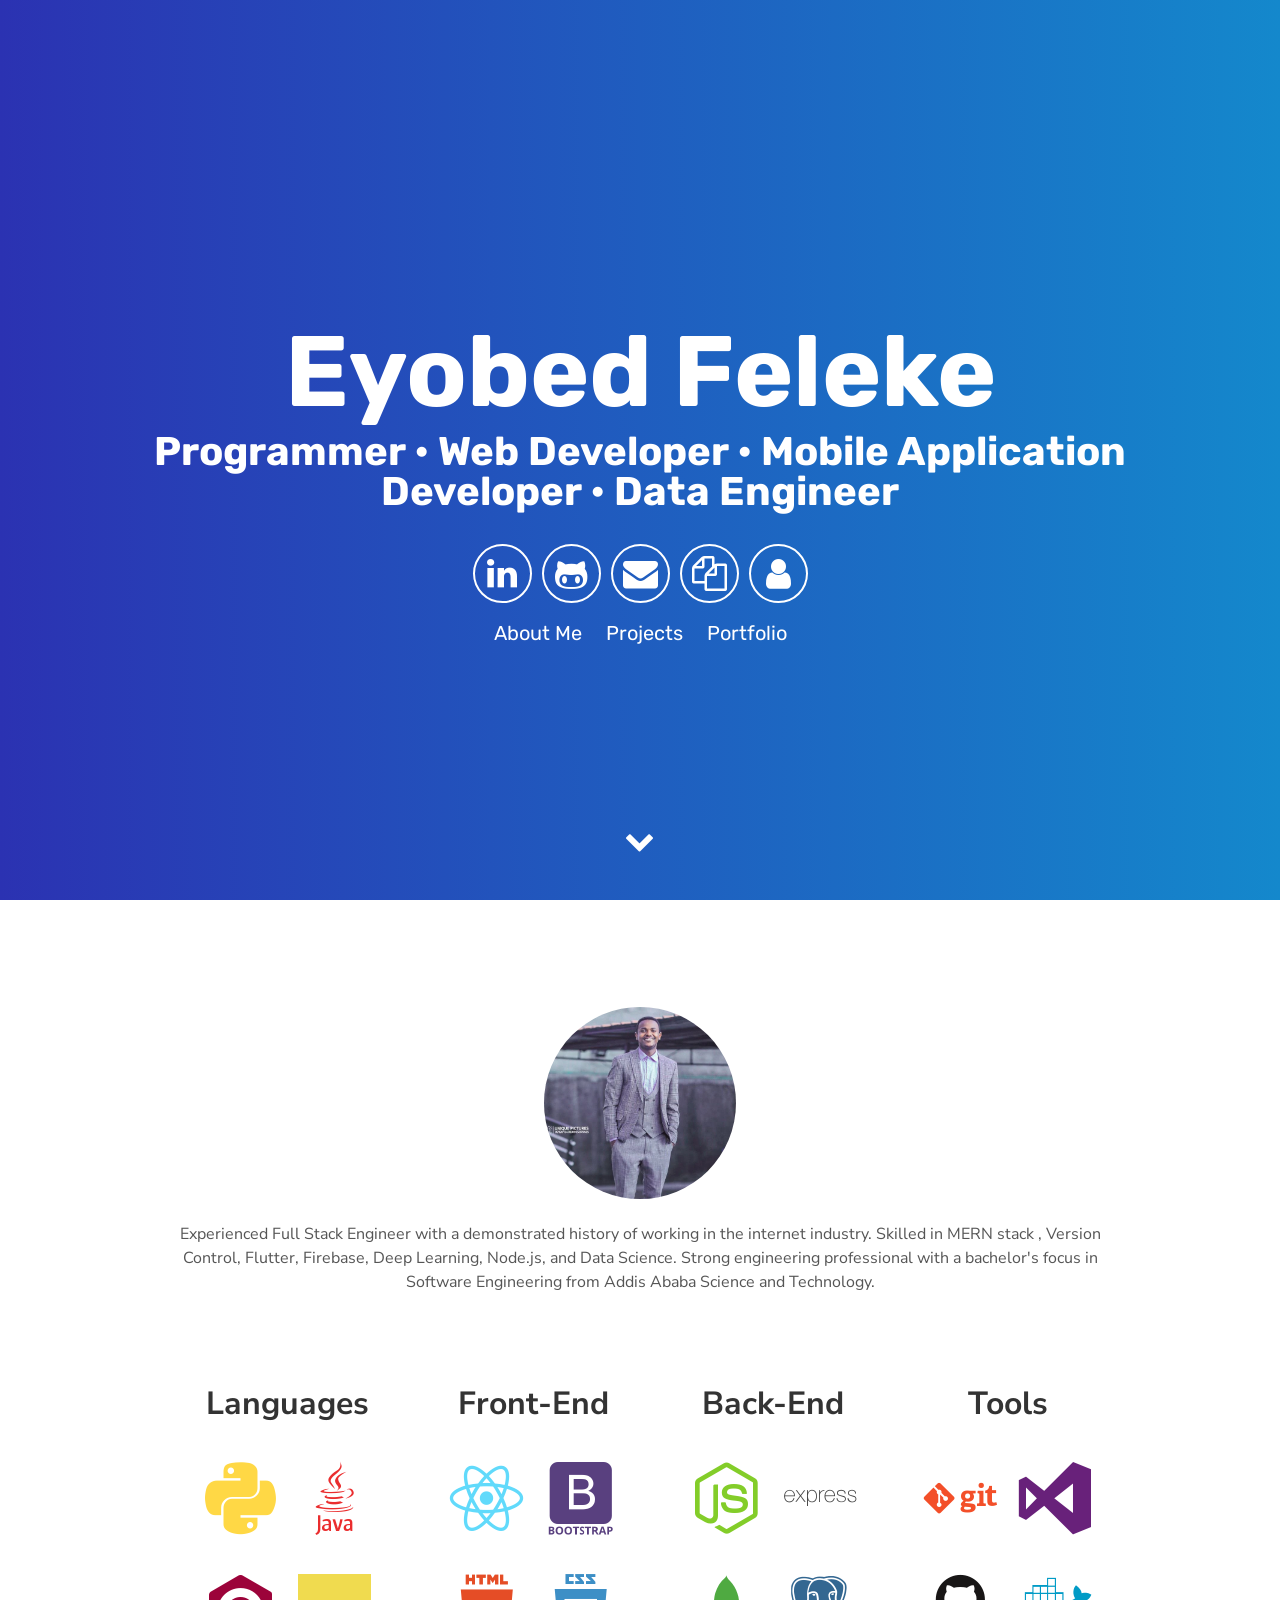
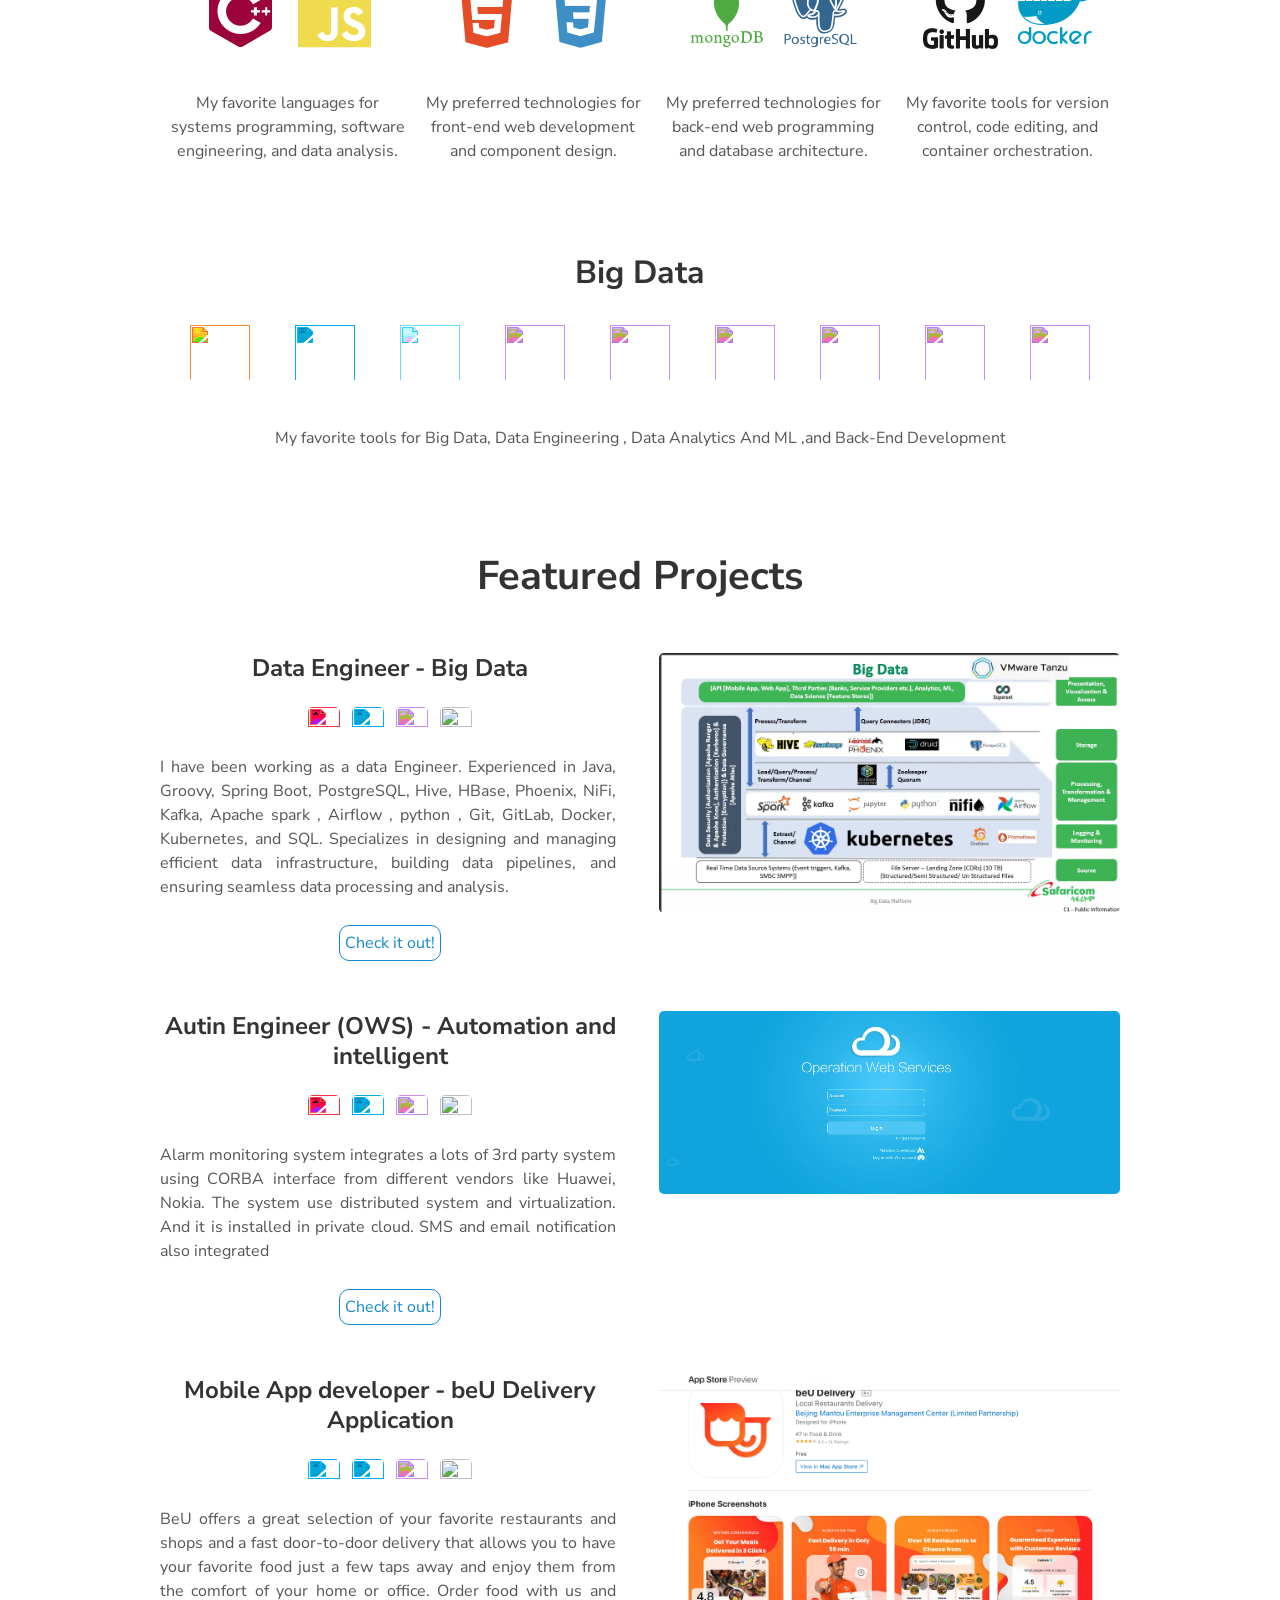
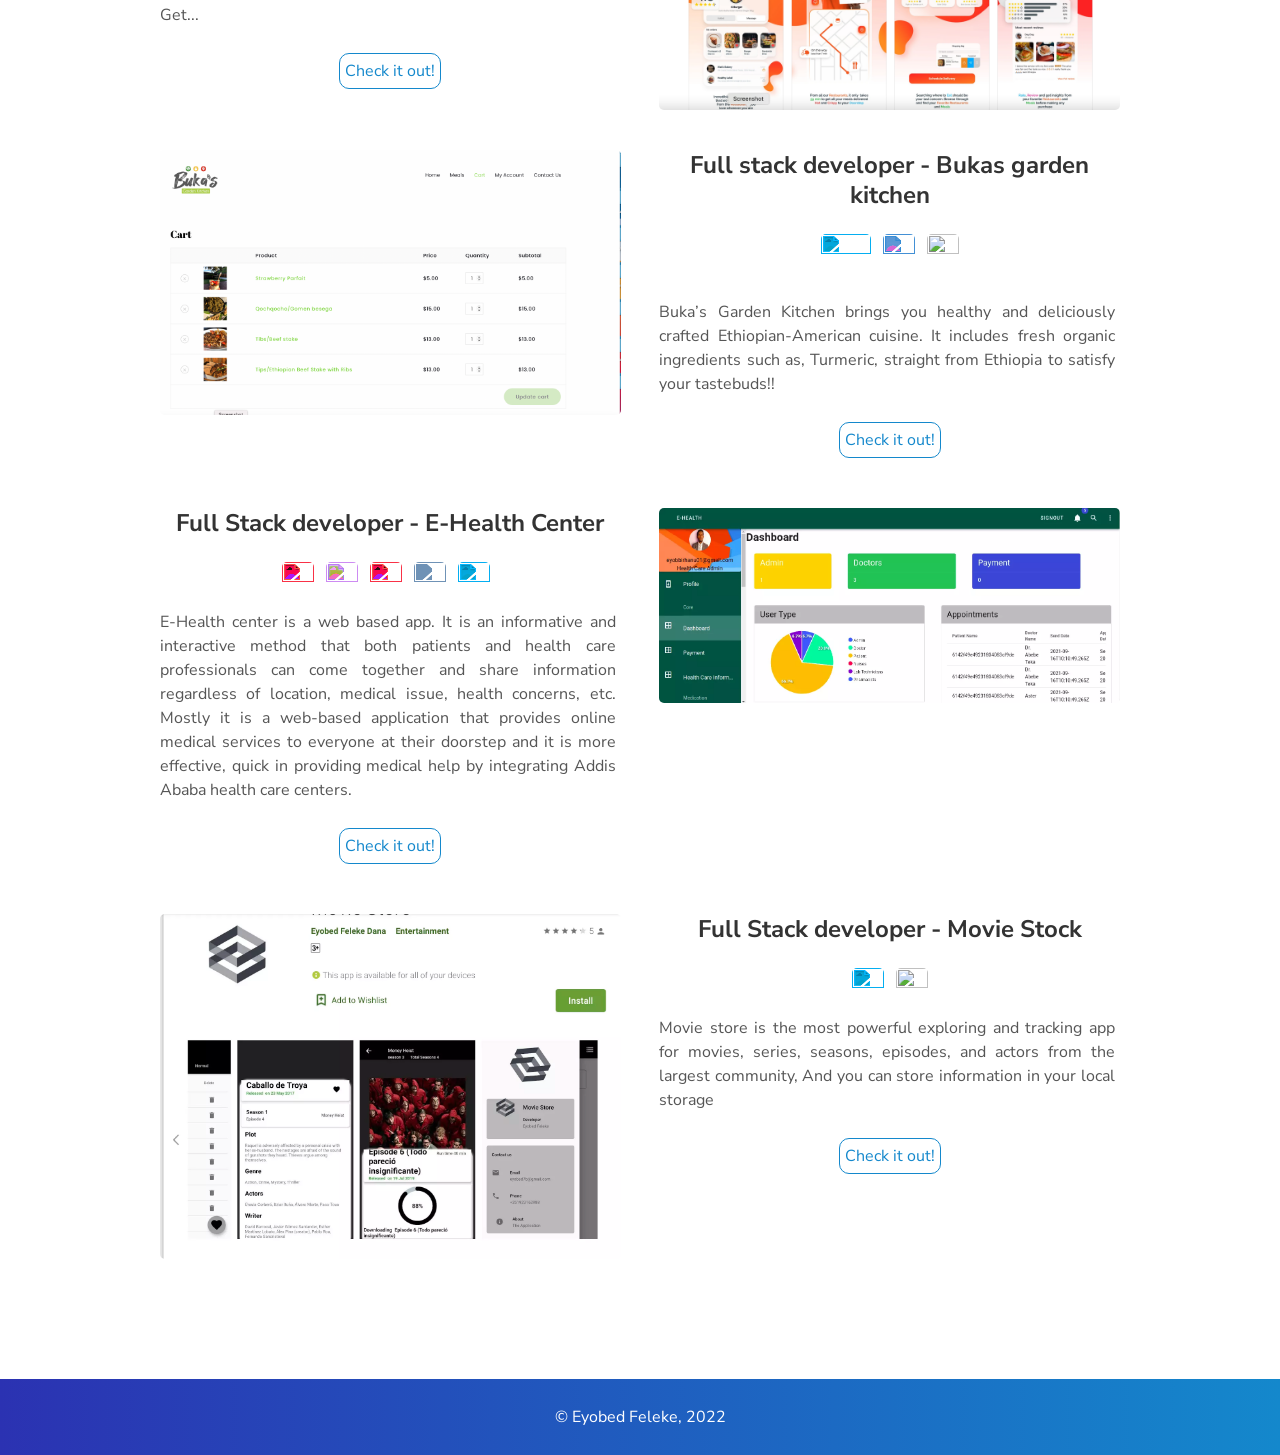
==== commit d826e98f: "new icons are added for big data tools" ====
--- a/index.html
+++ b/index.html
@@ -134,17 +134,82 @@
           <p>My favorite tools for version control, code editing, and container orchestration.</p>
         </div>
       </div>
-      <!-- <div class="user-bigdata">
+      <div class="user-bigdata">
       
         <div class="tech">
           <h2>Big Data</h2>
-          <i class="devicon-python-plain colored"></i>
-          <i class="devicon-java-plain-wordmark colored"></i>
-          <i class="devicon-cplusplus-plain colored"></i>
-          <i class="devicon-javascript-plain colored"></i>
-          <p>My favorite tools for Big Data</p>
-        </div>
-        </div>   -->
+          <img
+          height="60"
+          width="60"
+          src="https://unpkg.com/simple-icons@3.4.0/icons/apachespark.svg"
+          style="filter: invert(0%) sepia(47%) saturate(4151%) hue-rotate(338deg) brightness(100%) contrast(95%)"
+        />
+         
+          &nbsp;
+          <img
+            height="60"
+            width="60"
+            src="https://unpkg.com/simple-icons@3.4.0/icons/kubernetes.svg"
+            style="filter: invert(73%) sepia(74%) saturate(1552%) hue-rotate(169deg) brightness(109%) contrast(97%)"
+          />
+          &nbsp;
+          <img
+            height="60"
+            width="60"
+            src="https://unpkg.com/simple-icons@3.4.0/icons/apachekafka.svg"
+            style="filter: invert(0%) sepia(74%) saturate(1552%) hue-rotate(169deg) brightness(109%) contrast(97%)"
+          />
+          &nbsp;
+         
+          
+          <img
+            height="60"
+            width="60"
+            src="https://unpkg.com/simple-icons@3.4.0/icons/docker.svg"
+            style="filter: invert(24%) sepia(14%) saturate(2270%) hue-rotate(222deg) brightness(102%) contrast(90%)"
+          />  
+          &nbsp;
+          
+          <img
+            height="60"
+            width="60"
+            src="https://unpkg.com/simple-icons@3.4.0/icons/postgresql.svg"
+            style="filter: invert(24%) sepia(14%) saturate(2270%) hue-rotate(222deg) brightness(102%) contrast(90%)"
+          />  
+          &nbsp;
+          
+          <img
+            height="60"
+            width="60"
+            src="https://unpkg.com/simple-icons@3.4.0/icons/spring.svg"
+            style="filter: invert(24%) sepia(14%) saturate(2270%) hue-rotate(222deg) brightness(102%) contrast(90%)"
+          />  
+          &nbsp;
+          <img
+            height="60"
+            width="60"
+            src="https://unpkg.com/simple-icons@3.4.0/icons/python.svg"
+            style="filter: invert(24%) sepia(14%) saturate(2270%) hue-rotate(222deg) brightness(102%) contrast(90%)"
+          />  
+          &nbsp;
+          <img
+            height="60"
+            width="60"
+            src="https://unpkg.com/simple-icons@3.4.0/icons/pandas.svg"
+            style="filter: invert(24%) sepia(14%) saturate(2270%) hue-rotate(222deg) brightness(102%) contrast(90%)"
+          />  
+          &nbsp;
+         
+          
+          <img
+            height="60"
+            width="60"
+            src="https://unpkg.com/simple-icons@3.4.0/icons/linux.svg"
+            style="filter: invert(24%) sepia(14%) saturate(2270%) hue-rotate(222deg) brightness(102%) contrast(90%)"
+          />  
+          <p>My favorite tools for Big Data, Data Engineering , Data Analytics And ML ,and Back-End Development</p>
+        </div>
+        </div>  
 
  
     </section>
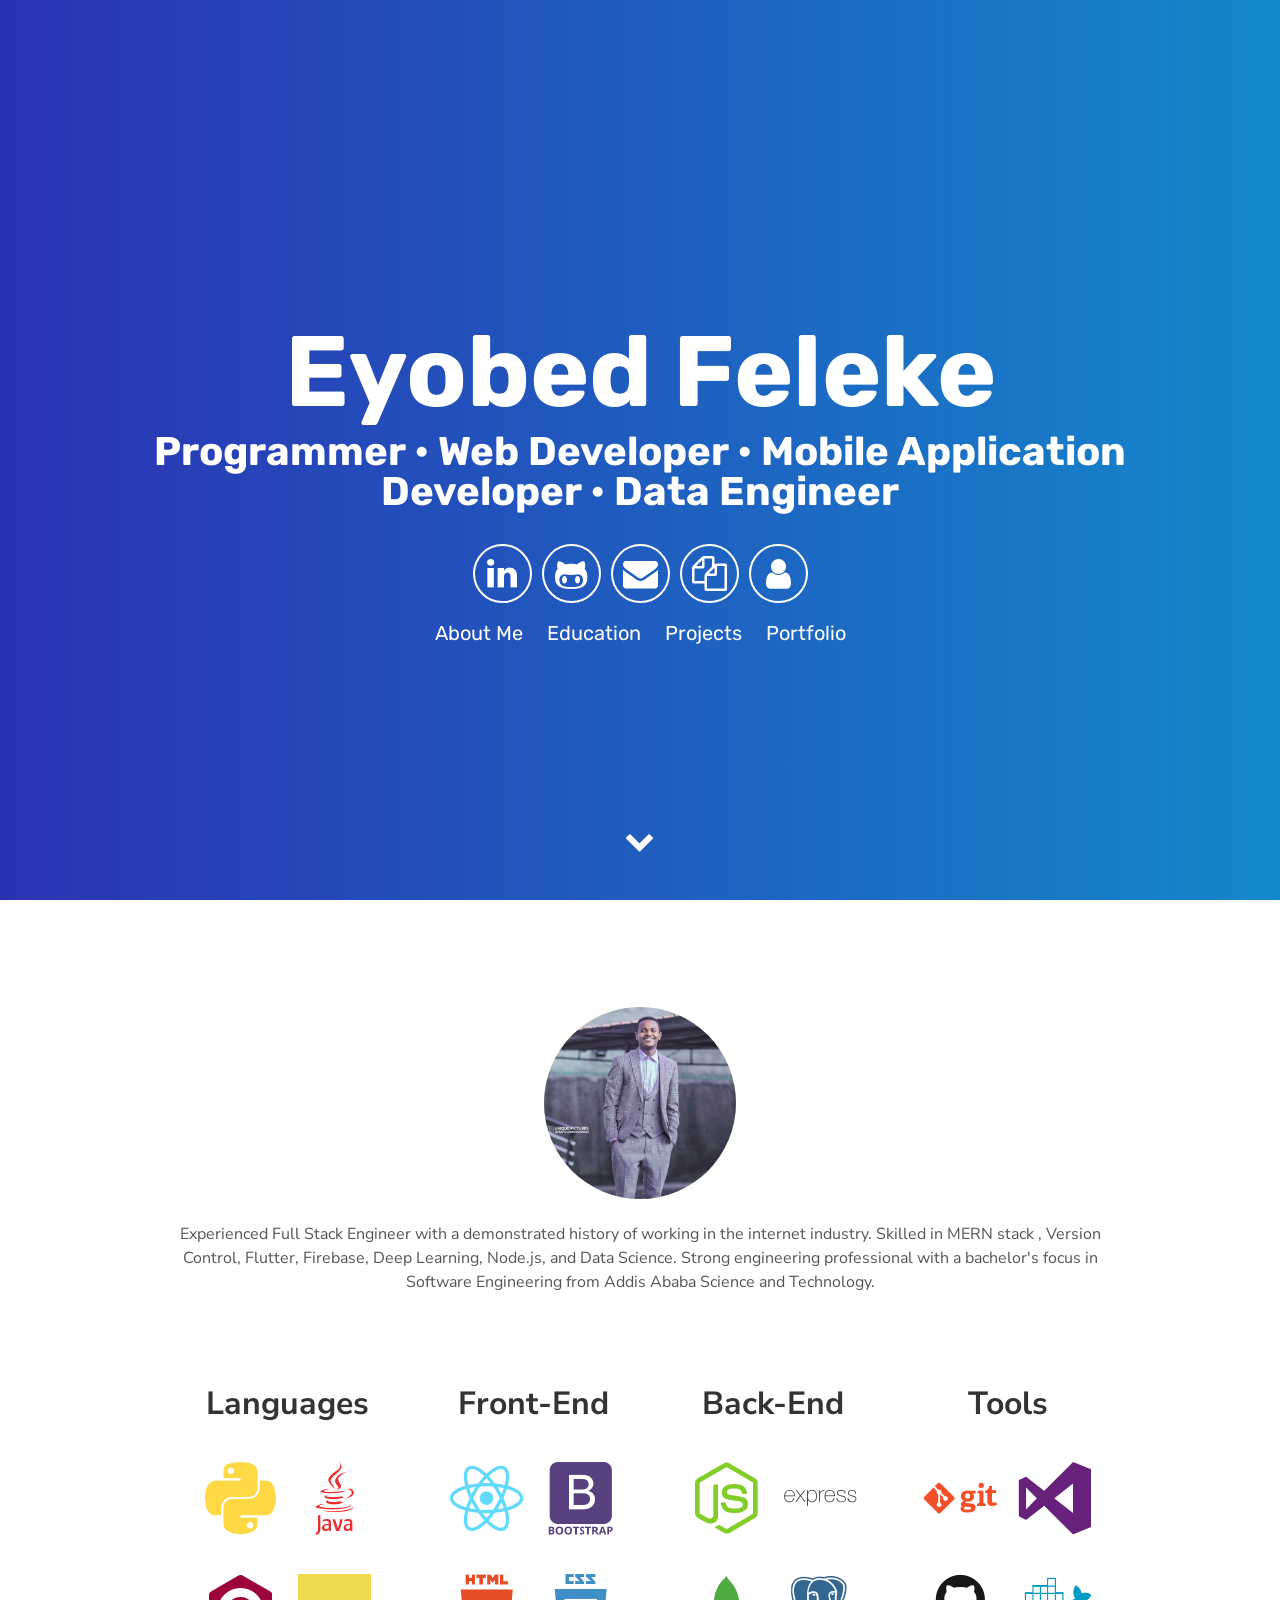
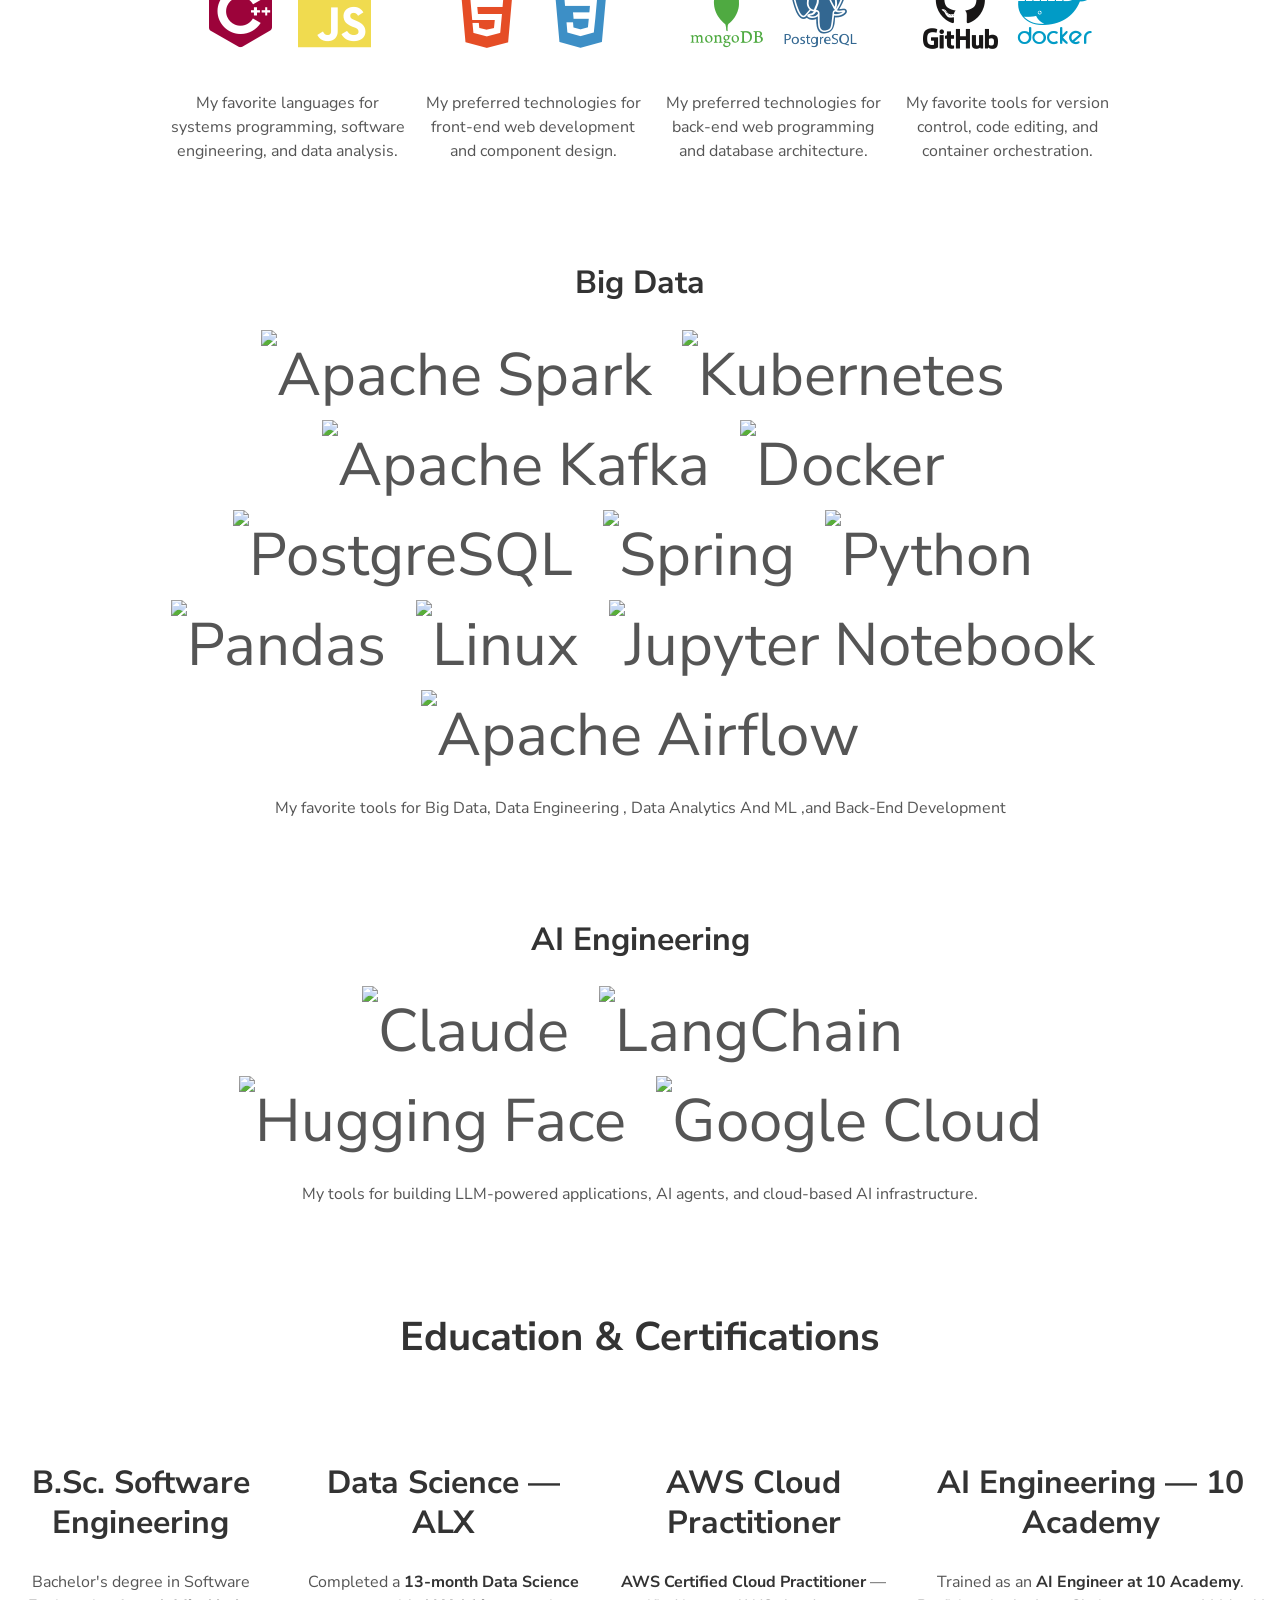
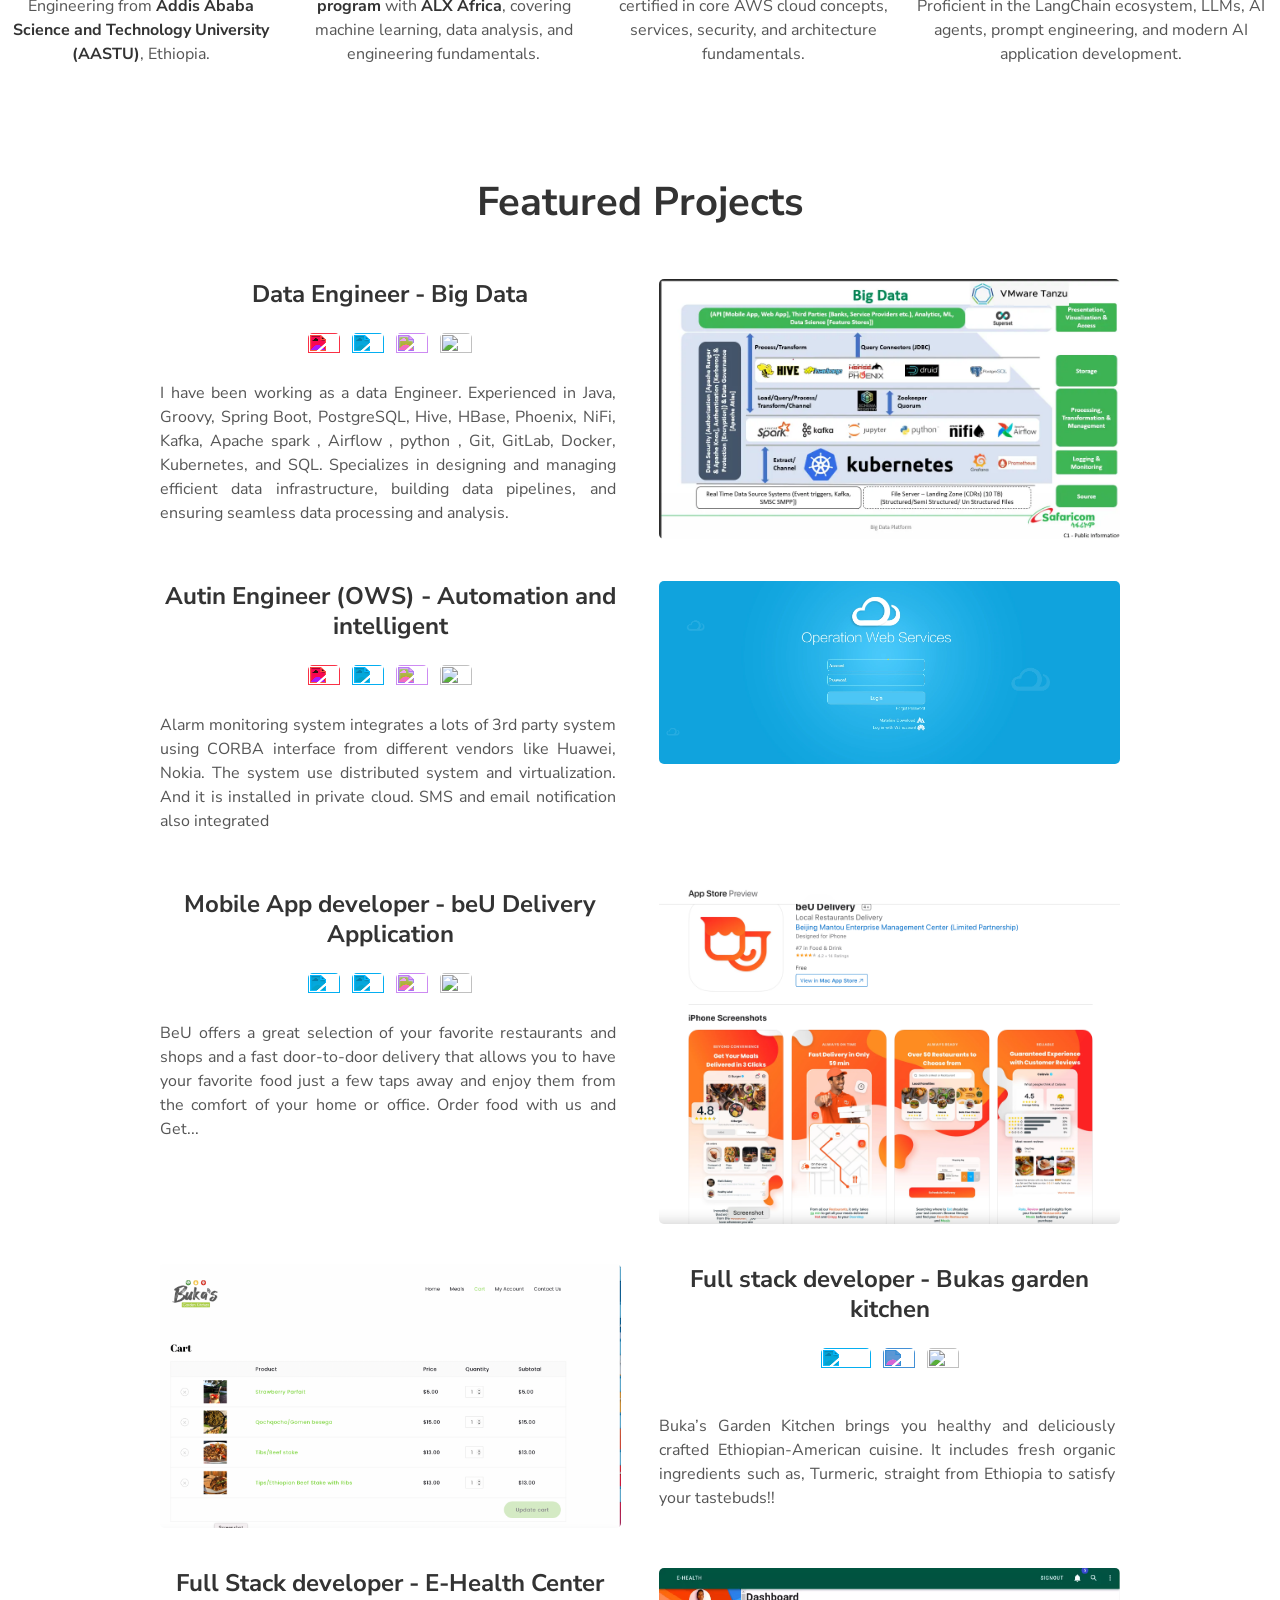
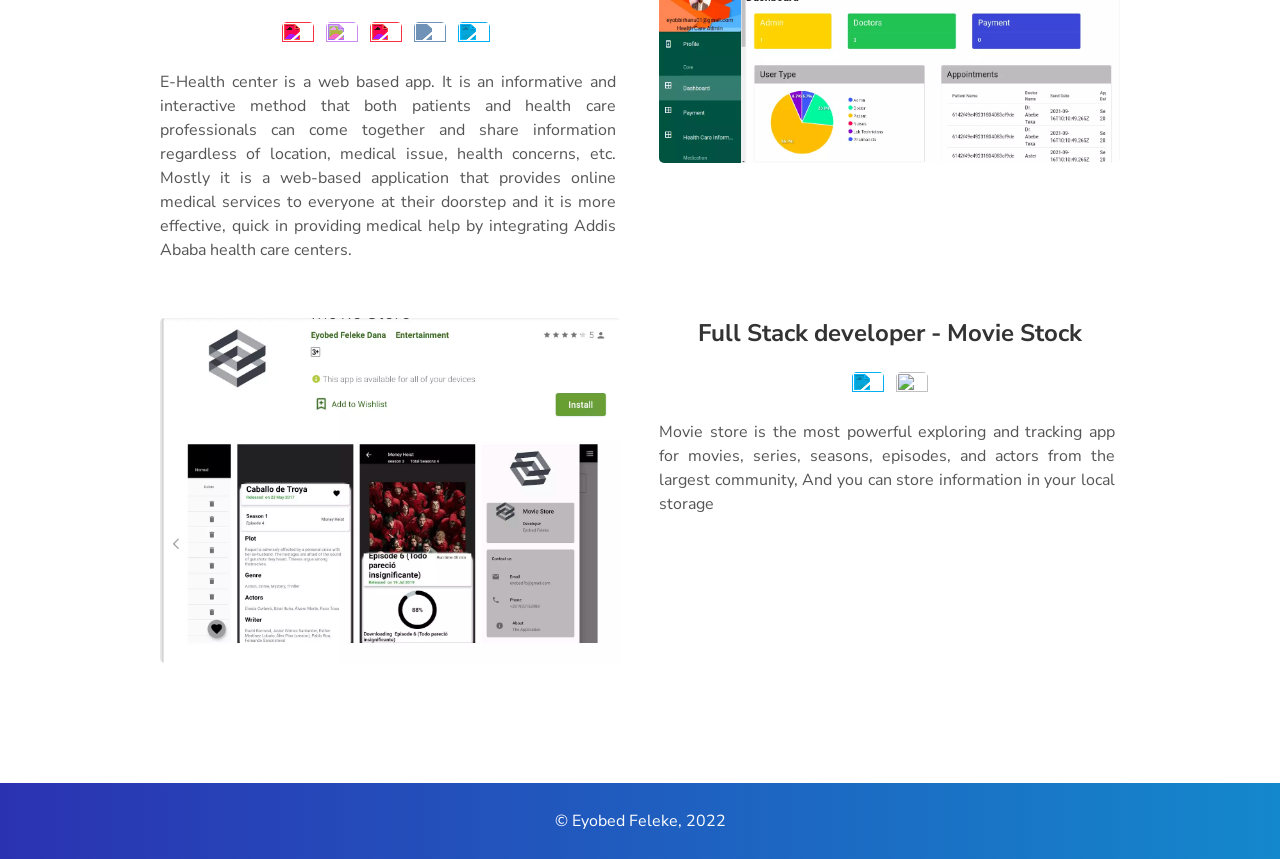
==== commit 0a4b3dde: "Update portfolio: add Education, AI Engineering, Big Data sections and rewrite resume - Add Educatio" ====
--- a/index.html
+++ b/index.html
@@ -10,7 +10,7 @@
     <!-- Description Metadata-->
     <meta name="description" content="Portfolio Website" />
     <!-- Author Metadata -->
-    <meta name="author" content="Aditya Vikram Singh" />
+    <meta name="author" content="Eyobed Feleke" />
     <!-- Keyword Metadata -->
     <meta
       name="keywords"
@@ -42,22 +42,21 @@
             <i class="icon fa fa-github-alt" aria-hidden="true"></i>
           </a>
           <a aria-label="Send Email" href="mailto:eyobed7b@gmail.com" target="_blank"
-            ><i class="icon fa fa-envelope"></i
-          >
+            ><i class="icon fa fa-envelope"></i></a>
           <!-- <a aria-label="My Résumé" target="_blank" href="https://drive.google.com/file/d/1CFFZXBpFzhPxh09t3dihjeRAxG62OE4-/view?usp=sharing">
             <i class="icon fa fa fa-file-pdf-o" aria-hidden="true"></i>
           </a> -->
-            <a  padding:="50" aria-label="My Portfolio" target="_blank" href="https://docs.google.com/presentation/d/1G7Z7RJAgXN1a-siZIyBmCXK8CXNeotO4Tauf9A_Vvvs/edit#slide=id.p1">
+            <a aria-label="My Portfolio" target="_blank" href="https://docs.google.com/presentation/d/1G7Z7RJAgXN1a-siZIyBmCXK8CXNeotO4Tauf9A_Vvvs/edit#slide=id.p1">
             <i class="icon fa fa-files-o" aria-hidden="true"></i>
-         
           </a>
-            <a  padding:="50" aria-label="My Portfolio" target="_blank" href="https://drive.google.com/file/d/1RmLmBdwccGiRS1bTcpQJDsYxy1K4xz8I/view?usp=sharing">
+            <a aria-label="My Resume" target="_blank" href="https://drive.google.com/file/d/1Bkenrn1uAqHHy2vT_h3Ka22nWm3r-L4l/view?usp=sharing">
             <i class="icon fa fa-user" aria-hidden="true"></i>
           </a>
          
         </div>
         <div class="header-links">
           <a class="link" href="#about" data-scroll>About Me</a>
+          <a class="link" href="#education" data-scroll>Education</a>
           <a class="link" href="#projects" data-scroll>Projects</a>
            
           <a class="link" href="https://docs.google.com/presentation/d/1G7Z7RJAgXN1a-siZIyBmCXK8CXNeotO4Tauf9A_Vvvs/edit#slide=id.p1" > Portfolio</a>
@@ -124,7 +123,6 @@
         </div>
 
         <!-- Technology Stack #4: Tools -->
-       
         <div class="tech">
           <h2>Tools</h2>
           <i class="devicon-git-plain-wordmark colored"></i>
@@ -133,85 +131,73 @@
           <i class="devicon-docker-plain-wordmark colored"></i>
           <p>My favorite tools for version control, code editing, and container orchestration.</p>
         </div>
+
       </div>
       <div class="user-bigdata">
-      
+
         <div class="tech">
           <h2>Big Data</h2>
-          <img
-          height="60"
-          width="60"
-          src="https://unpkg.com/simple-icons@3.4.0/icons/apachespark.svg"
-          style="filter: invert(0%) sepia(47%) saturate(4151%) hue-rotate(338deg) brightness(100%) contrast(95%)"
-        />
-         
-          &nbsp;
-          <img
-            height="60"
-            width="60"
-            src="https://unpkg.com/simple-icons@3.4.0/icons/kubernetes.svg"
-            style="filter: invert(73%) sepia(74%) saturate(1552%) hue-rotate(169deg) brightness(109%) contrast(97%)"
-          />
-          &nbsp;
-          <img
-            height="60"
-            width="60"
-            src="https://unpkg.com/simple-icons@3.4.0/icons/apachekafka.svg"
-            style="filter: invert(0%) sepia(74%) saturate(1552%) hue-rotate(169deg) brightness(109%) contrast(97%)"
-          />
-          &nbsp;
-         
-          
-          <img
-            height="60"
-            width="60"
-            src="https://unpkg.com/simple-icons@3.4.0/icons/docker.svg"
-            style="filter: invert(24%) sepia(14%) saturate(2270%) hue-rotate(222deg) brightness(102%) contrast(90%)"
-          />  
-          &nbsp;
-          
-          <img
-            height="60"
-            width="60"
-            src="https://unpkg.com/simple-icons@3.4.0/icons/postgresql.svg"
-            style="filter: invert(24%) sepia(14%) saturate(2270%) hue-rotate(222deg) brightness(102%) contrast(90%)"
-          />  
-          &nbsp;
-          
-          <img
-            height="60"
-            width="60"
-            src="https://unpkg.com/simple-icons@3.4.0/icons/spring.svg"
-            style="filter: invert(24%) sepia(14%) saturate(2270%) hue-rotate(222deg) brightness(102%) contrast(90%)"
-          />  
-          &nbsp;
-          <img
-            height="60"
-            width="60"
-            src="https://unpkg.com/simple-icons@3.4.0/icons/python.svg"
-            style="filter: invert(24%) sepia(14%) saturate(2270%) hue-rotate(222deg) brightness(102%) contrast(90%)"
-          />  
-          &nbsp;
-          <img
-            height="60"
-            width="60"
-            src="https://unpkg.com/simple-icons@3.4.0/icons/pandas.svg"
-            style="filter: invert(24%) sepia(14%) saturate(2270%) hue-rotate(222deg) brightness(102%) contrast(90%)"
-          />  
-          &nbsp;
-         
-          
-          <img
-            height="60"
-            width="60"
-            src="https://unpkg.com/simple-icons@3.4.0/icons/linux.svg"
-            style="filter: invert(24%) sepia(14%) saturate(2270%) hue-rotate(222deg) brightness(102%) contrast(90%)"
-          />  
+          <img height="60" width="60" src="https://cdn.simpleicons.org/apachespark" alt="Apache Spark" />&nbsp;
+          <img height="60" width="60" src="https://cdn.simpleicons.org/kubernetes" alt="Kubernetes" />&nbsp;
+          <img height="60" width="60" src="https://cdn.simpleicons.org/apachekafka" alt="Apache Kafka" />&nbsp;
+          <img height="60" width="60" src="https://cdn.simpleicons.org/docker" alt="Docker" />&nbsp;
+          <img height="60" width="60" src="https://cdn.simpleicons.org/postgresql" alt="PostgreSQL" />&nbsp;
+          <img height="60" width="60" src="https://cdn.simpleicons.org/spring" alt="Spring" />&nbsp;
+          <img height="60" width="60" src="https://cdn.simpleicons.org/python" alt="Python" />&nbsp;
+          <img height="60" width="60" src="https://cdn.simpleicons.org/pandas" alt="Pandas" />&nbsp;
+          <img height="60" width="60" src="https://cdn.simpleicons.org/linux" alt="Linux" />&nbsp;
+          <img height="60" width="60" src="https://cdn.simpleicons.org/jupyter" alt="Jupyter Notebook" />&nbsp;
+          <img height="60" width="60" src="https://cdn.simpleicons.org/apacheairflow" alt="Apache Airflow" />
           <p>My favorite tools for Big Data, Data Engineering , Data Analytics And ML ,and Back-End Development</p>
         </div>
-        </div>  
+
+        <div class="tech">
+          <h2>AI Engineering</h2>
+          <img height="60" width="60" src="https://cdn.simpleicons.org/claude" alt="Claude" />&nbsp;
+          <img height="60" width="60" src="https://cdn.simpleicons.org/langchain" alt="LangChain" />&nbsp;
+          <img height="60" width="60" src="https://cdn.simpleicons.org/huggingface" alt="Hugging Face" />&nbsp;
+          <img height="60" width="60" src="https://cdn.simpleicons.org/googlecloud" alt="Google Cloud" />
+          <p>My tools for building LLM-powered applications, AI agents, and cloud-based AI infrastructure.</p>
+        </div>
+      </div>
 
  
+    </section>
+
+    <!-- Education & Certifications Section -->
+    <section id="education">
+      <div class="user-details">
+        <h1>Education &amp; Certifications</h1>
+      </div>
+      <div class="user">
+        <div class="tech">
+          <h2>B.Sc. Software Engineering</h2>
+          <p>
+            Bachelor's degree in Software Engineering from <strong>Addis Ababa Science and Technology University (AASTU)</strong>, Ethiopia.
+          </p>
+        </div>
+
+        <div class="tech">
+          <h2>Data Science — ALX</h2>
+          <p>
+            Completed a <strong>13-month Data Science program</strong> with <strong>ALX Africa</strong>, covering machine learning, data analysis, and engineering fundamentals.
+          </p>
+        </div>
+
+        <div class="tech">
+          <h2>AWS Cloud Practitioner</h2>
+          <p>
+            <strong>AWS Certified Cloud Practitioner</strong> — certified in core AWS cloud concepts, services, security, and architecture fundamentals.
+          </p>
+        </div>
+
+        <div class="tech">
+          <h2>AI Engineering — 10 Academy</h2>
+          <p>
+            Trained as an <strong>AI Engineer at 10 Academy</strong>. Proficient in the LangChain ecosystem, LLMs, AI agents, prompt engineering, and modern AI application development.
+          </p>
+        </div>
+      </div>
     </section>
 
     <!-- Projects Section -->
@@ -258,7 +244,6 @@
           <p style="text-align: justify">
             I have been working as a  data Engineer. Experienced in Java, Groovy, Spring Boot, PostgreSQL, Hive, HBase, Phoenix, NiFi, Kafka, Apache spark , Airflow , python , Git, GitLab, Docker, Kubernetes, and SQL. Specializes in designing and managing efficient data infrastructure, building data pipelines, and ensuring seamless data processing and analysis. 
           </p>
-          <a class="project-link" target="_blank" href="">Check it out!</a>
         </div>
       </div>
       <div class="user-projects">
@@ -298,7 +283,6 @@
           <p style="text-align: justify">
             Alarm monitoring system integrates  a lots of 3rd party system using CORBA interface from different vendors like Huawei, Nokia. The system use distributed system and virtualization. And it is installed in private cloud. SMS and email notification also integrated 
           </p>
-          <a class="project-link" target="_blank" href="https://sgapp.teleows.com/cas/login?service=https%3A%2F%2Fsgapp.teleows.com%3A443%2Fapp%2F&_validateRequest_=87133d6a-43c2-4378-a8cf-97616f296791">Check it out!</a>
         </div>
       </div>
       <div class="user-projects">
@@ -337,7 +321,6 @@
           <p style="text-align: justify">
             BeU offers a great selection of your favorite restaurants and shops and a fast door-to-door delivery that allows you to have your favorite food just a few taps away and enjoy them from the comfort of your home or office. Order food with us and Get...
           </p>
-          <a class="project-link" target="_blank" href="https://apps.apple.com/ke/app/beu-delivery/id1577071426">Check it out!</a>
         </div>
       </div>
 
@@ -369,9 +352,6 @@
           <p style="text-align: justify">
             Buka’s Garden Kitchen brings you healthy and deliciously crafted Ethiopian-American cuisine. It includes fresh organic ingredients such as, Turmeric, straight from Ethiopia to satisfy your tastebuds!!
           </p>
-          <a class="project-link" target="_blank" href="https://bukasgardenkitchen.com"
-            >Check it out!</a
-          >
         </div>
       </div>
 
@@ -425,9 +405,6 @@
           <p style="text-align: justify">
         E-Health center is a web based app. It is an informative and interactive method that both patients and health care professionals can come together and share information regardless of location, medical issue, health concerns, etc. Mostly it is a web-based application that provides online medical services to everyone at their doorstep and it is more effective, quick in providing medical help by integrating Addis Ababa health care centers.
           </p>
-          <a class="project-link" target="_blank" href="https://www.adityavsingh.com/covid19-tracker-app">
-            Check it out!
-          </a>
         </div>
       </div>
 
@@ -459,9 +436,6 @@
           <p style="text-align: justify">
             Movie store is the most powerful exploring and tracking app for movies, series, seasons, episodes, and actors from the largest community, And you can store information in your local storage
           </p>
-          <a class="project-link" target="_blank" href="https://play.google.com/store/apps/details?id=eyu.packagee.obmovie">
-            Check it out!
-          </a>
         </div>
       </div>
     </section>
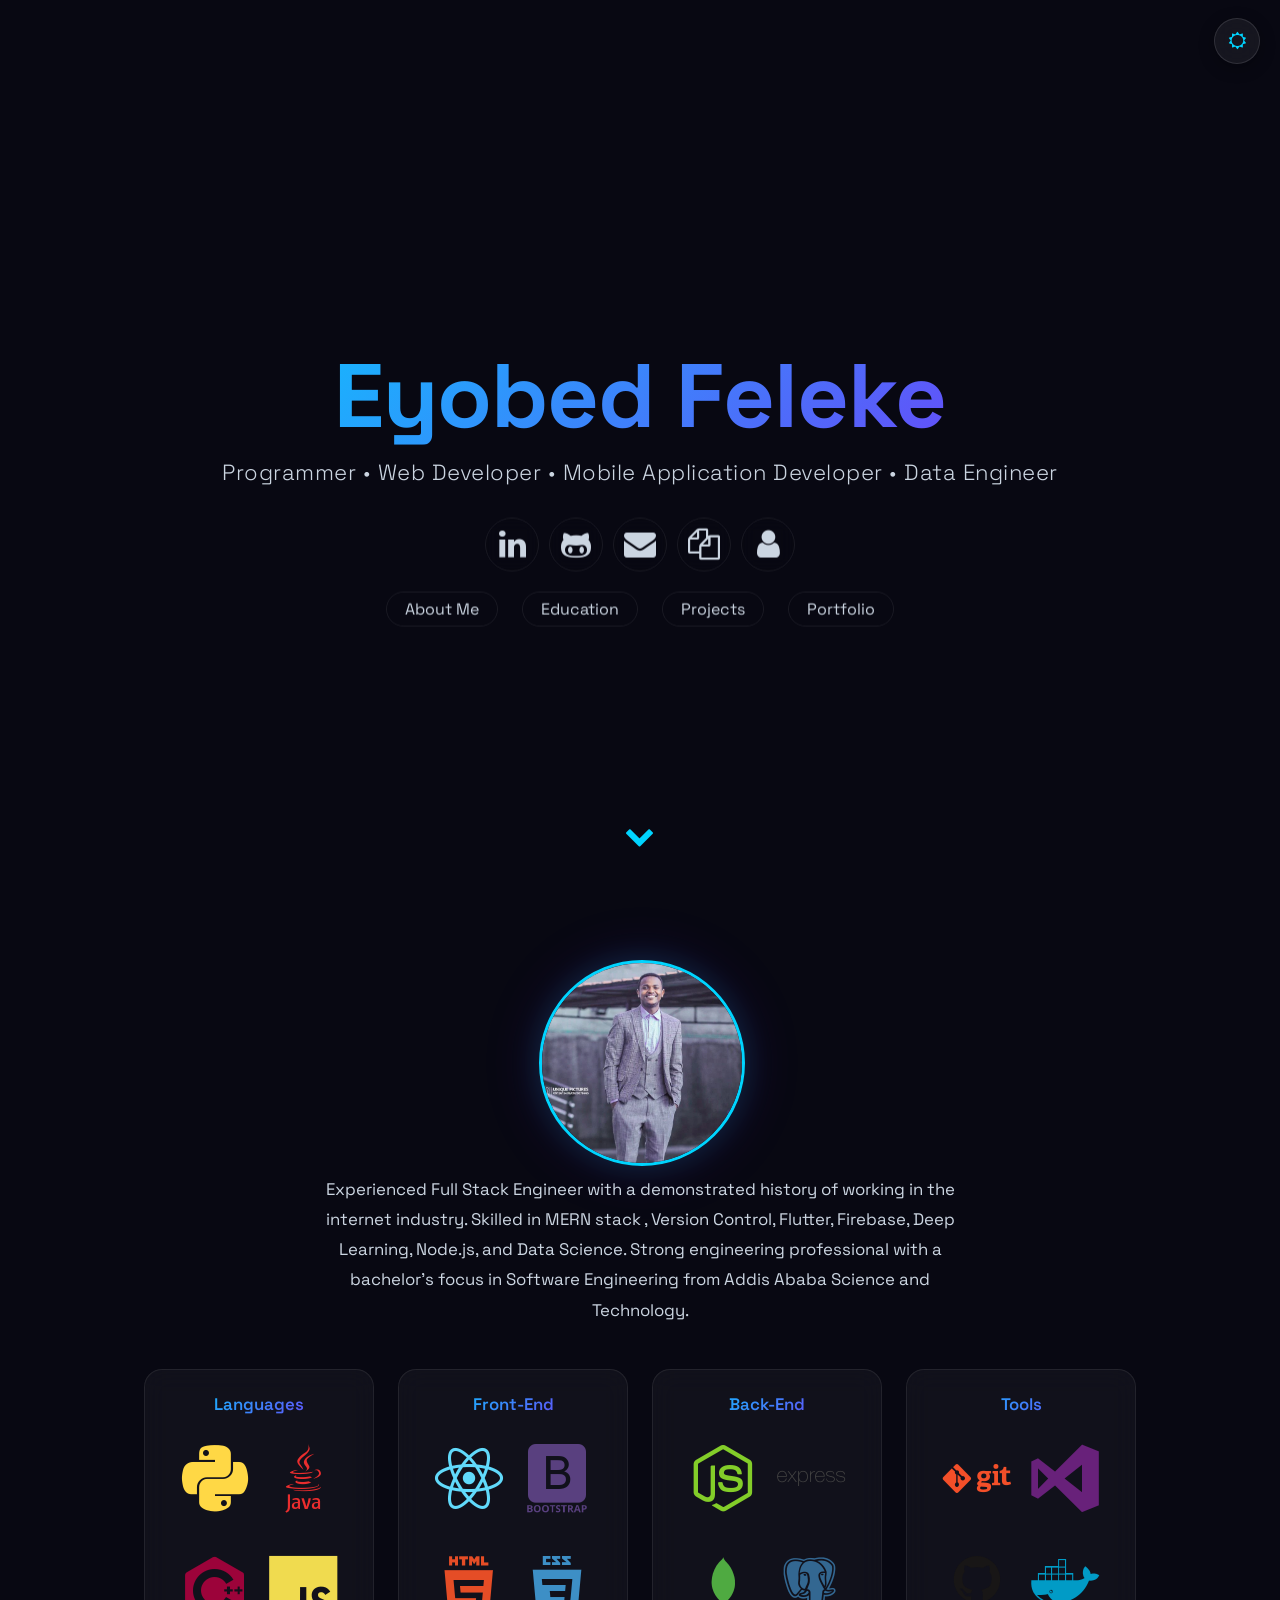
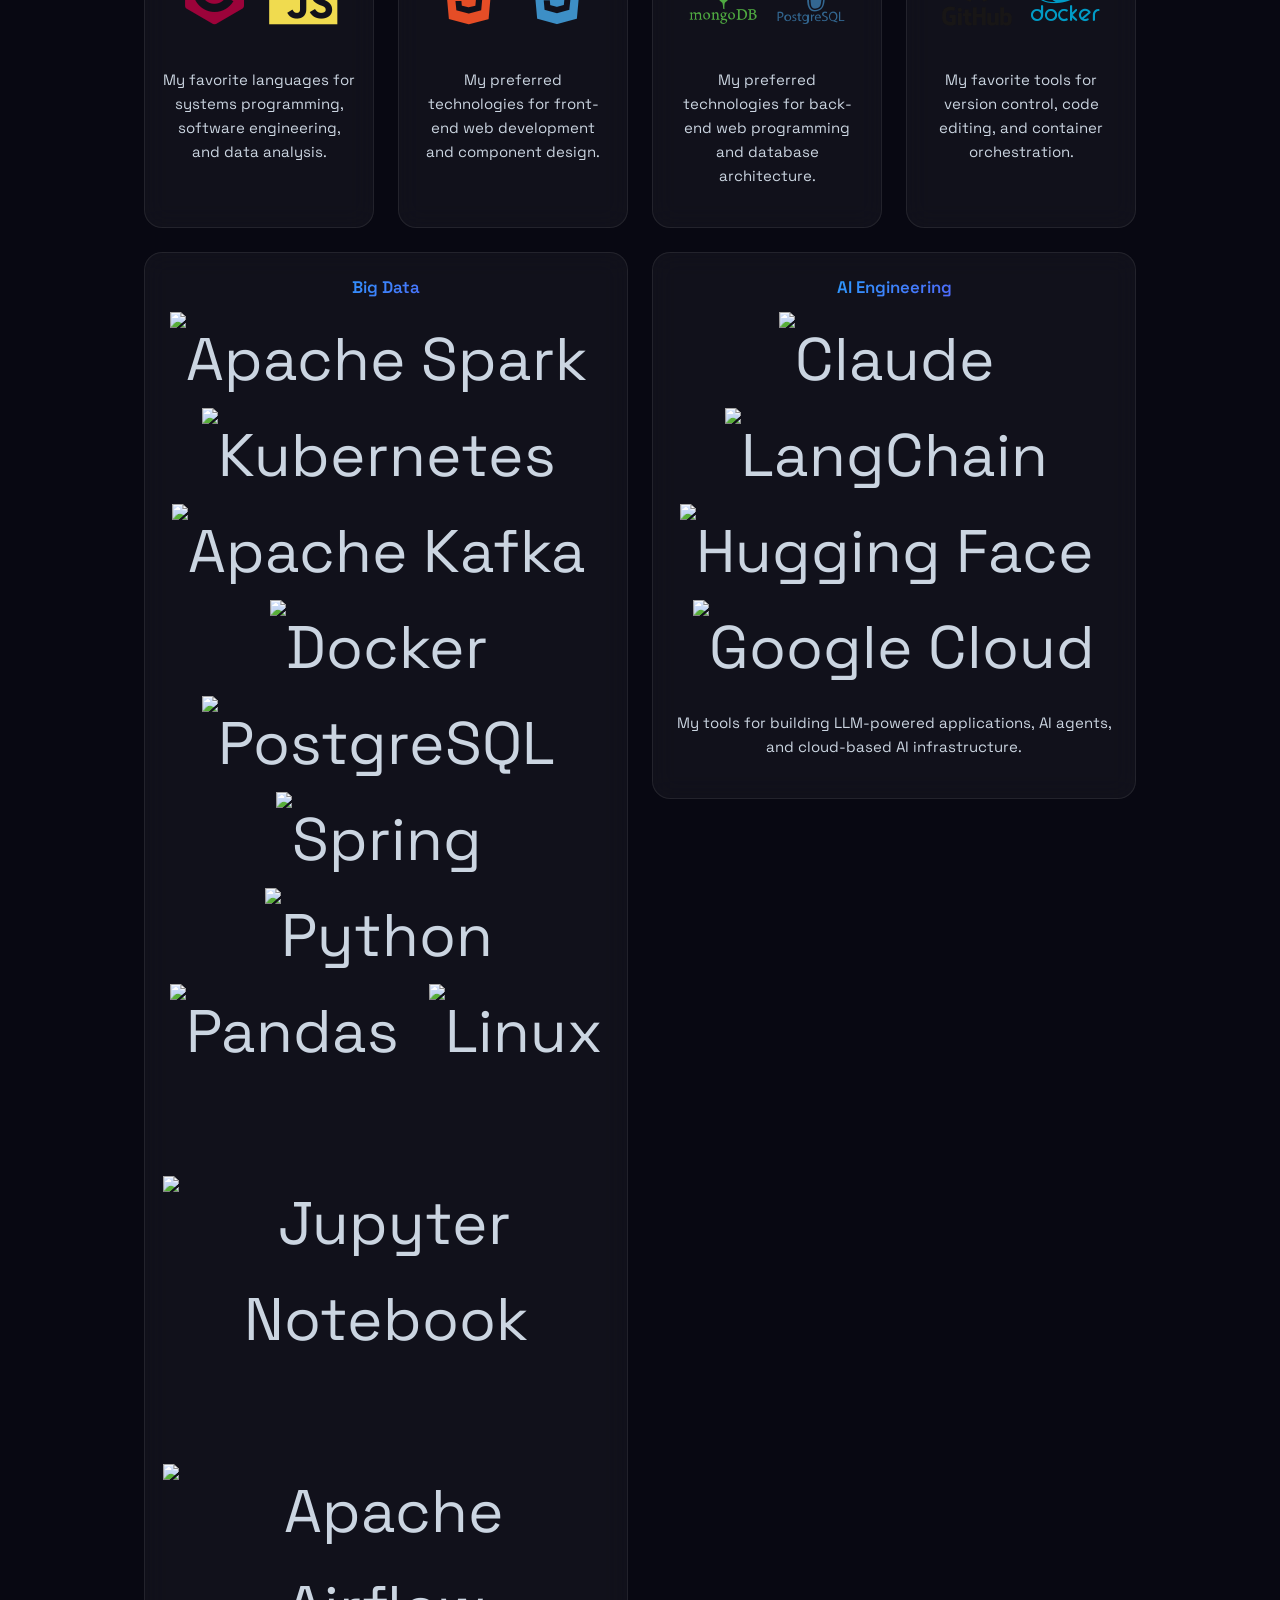
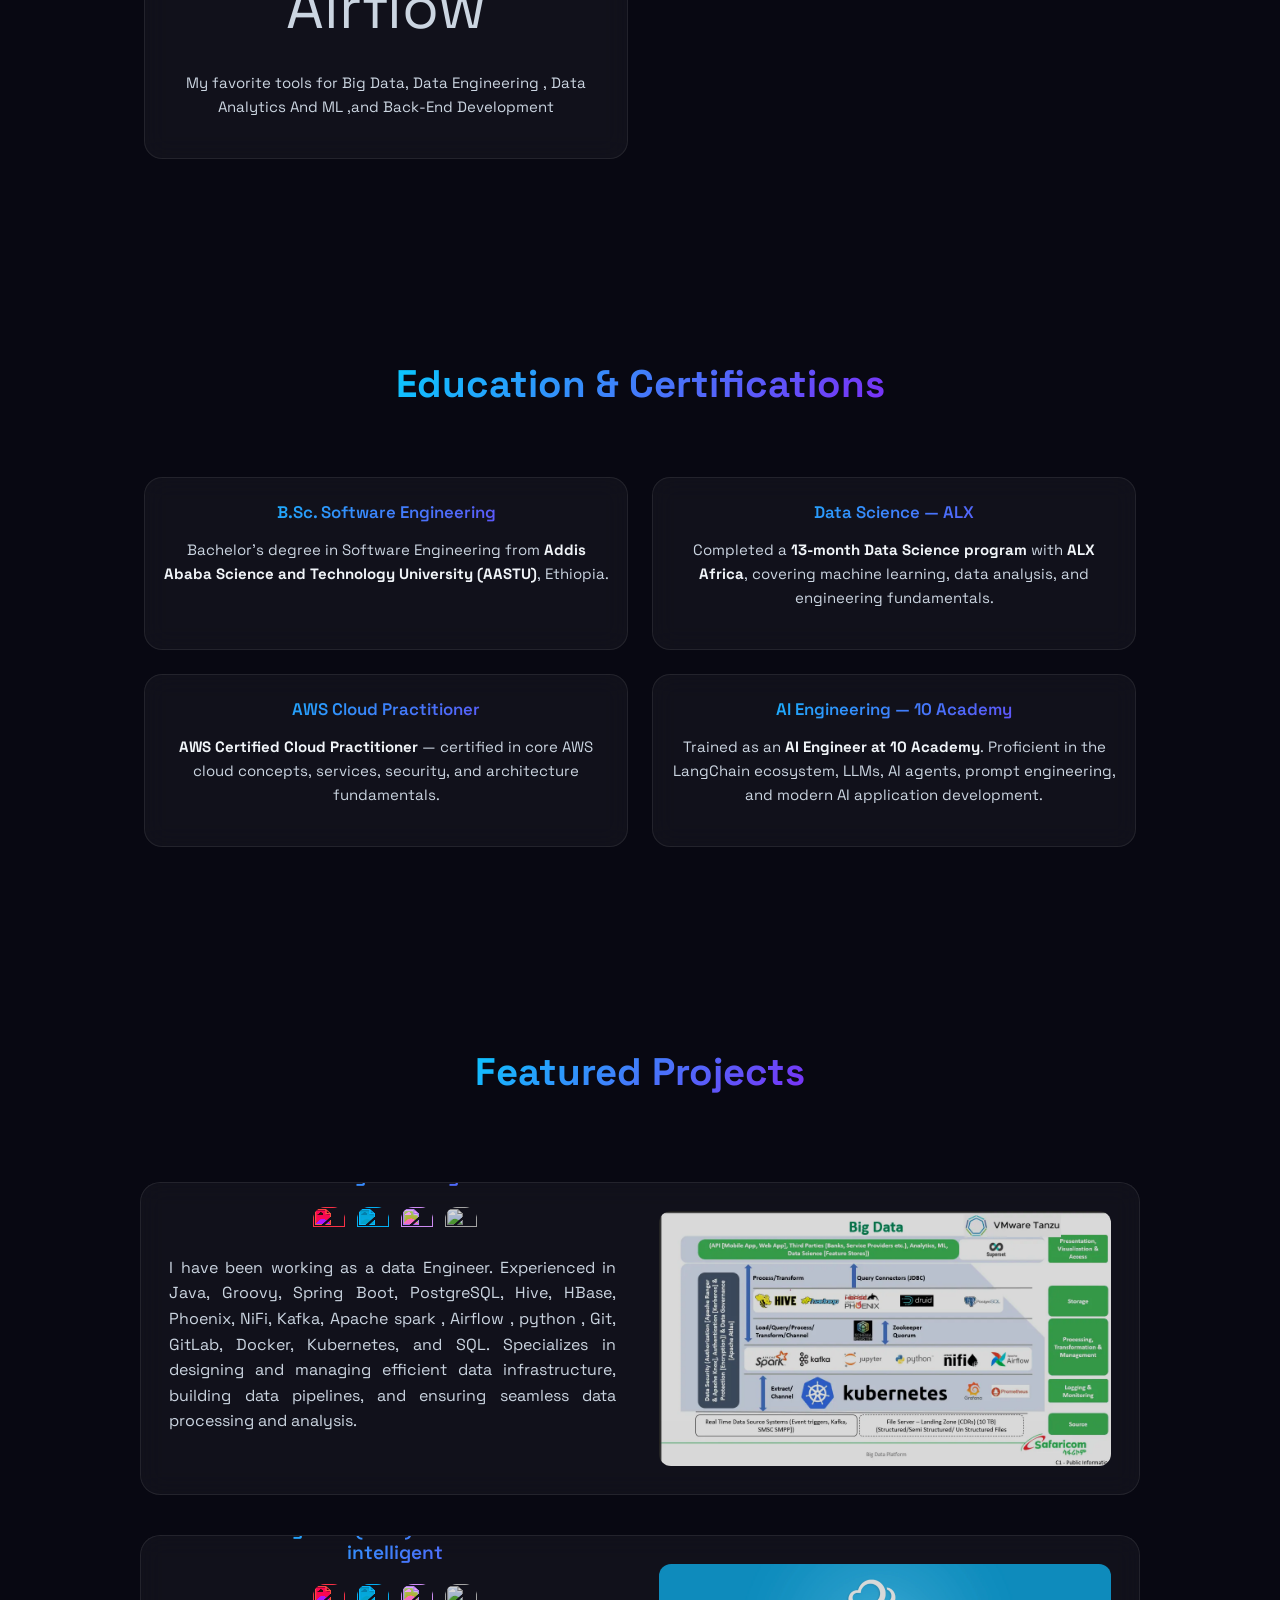
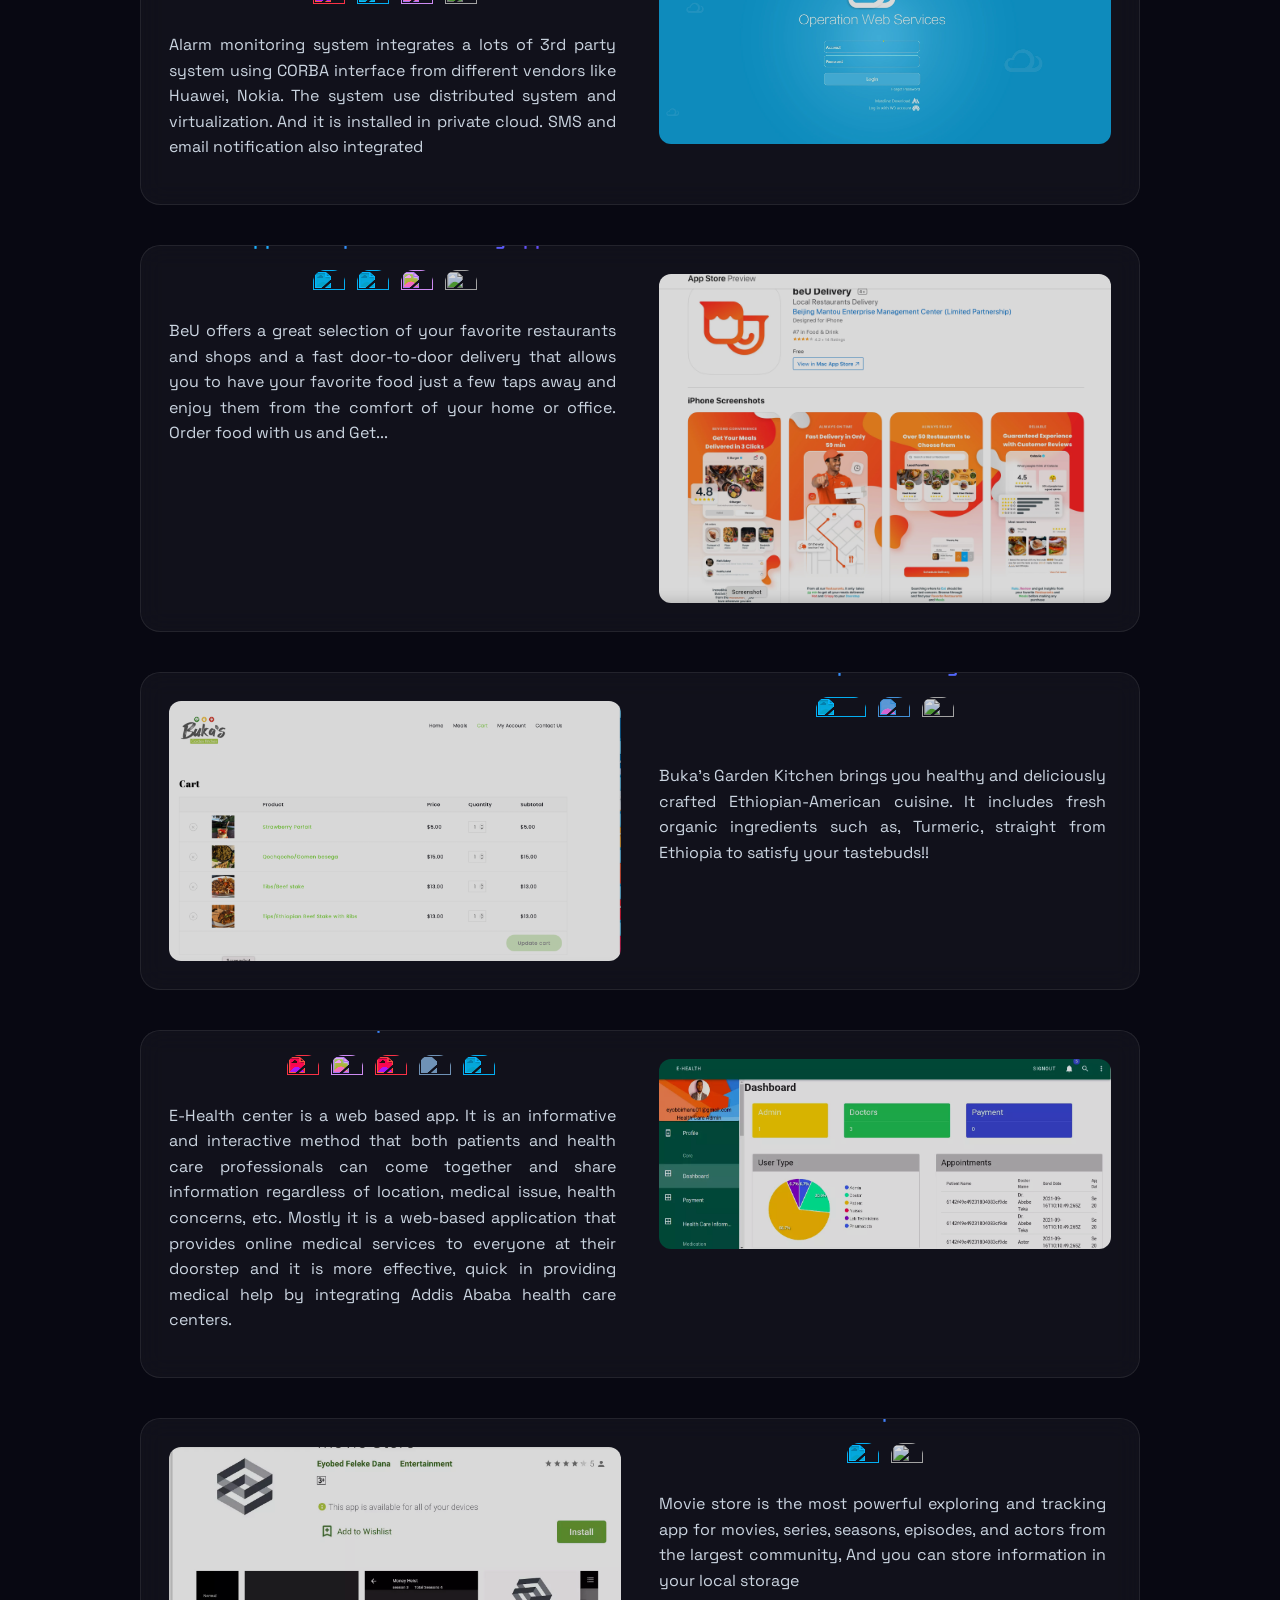
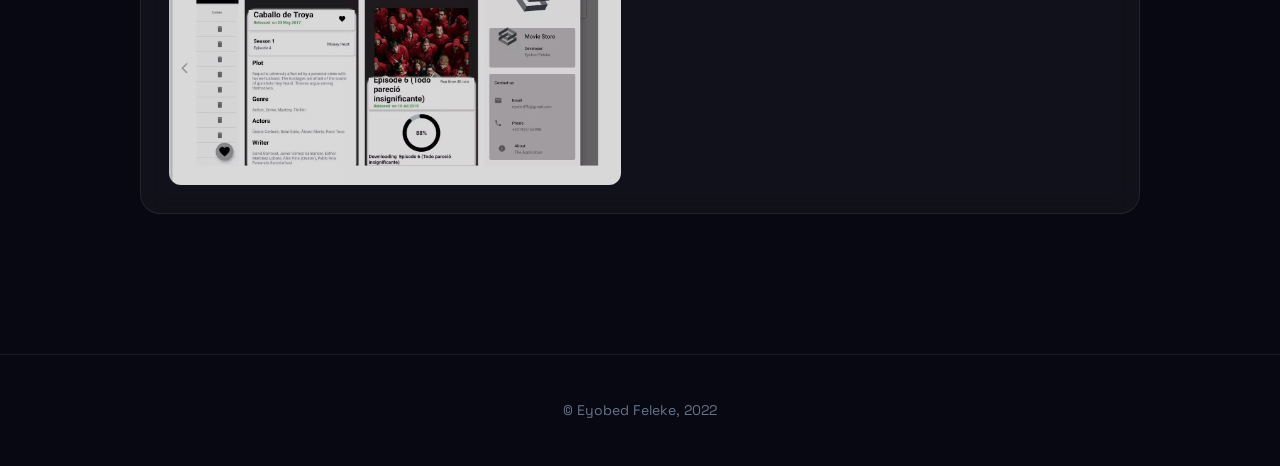
==== commit f5198cb4: "Add light/dark mode toggle with localStorage persistence - Fixed toggle button (sun/moon icon) in to" ====
--- a/index.html
+++ b/index.html
@@ -444,6 +444,11 @@
       <p>&copy; Eyobed Feleke, 2022</p>
     </footer>
 
+    <!-- Theme Toggle Button -->
+    <button id="theme-toggle" aria-label="Toggle theme">
+      <i class="fa fa-moon-o" id="theme-icon"></i>
+    </button>
+
     <!-- Import JS: Particles Theme -->
     <script src="https://cdn.jsdelivr.net/particles.js/2.0.0/particles.min.js"></script>
     <!-- Import JS: Sweet Scroll -->
@@ -452,5 +457,25 @@
     <script src="./assets/js/google-analytics.js"></script>
     <!-- Import JS: Main Script -->
     <script src="./assets/js/main.js"></script>
+    <!-- Theme Toggle Logic -->
+    <script>
+      (function () {
+        var toggle = document.getElementById('theme-toggle');
+        var icon   = document.getElementById('theme-icon');
+
+        if (localStorage.getItem('theme') === 'light') {
+          document.body.classList.add('light-mode');
+          icon.className = 'fa fa-moon-o';
+        } else {
+          icon.className = 'fa fa-sun-o';
+        }
+
+        toggle.addEventListener('click', function () {
+          var isLight = document.body.classList.toggle('light-mode');
+          icon.className = isLight ? 'fa fa-moon-o' : 'fa fa-sun-o';
+          localStorage.setItem('theme', isLight ? 'light' : 'dark');
+        });
+      })();
+    </script>
   </body>
 </html>
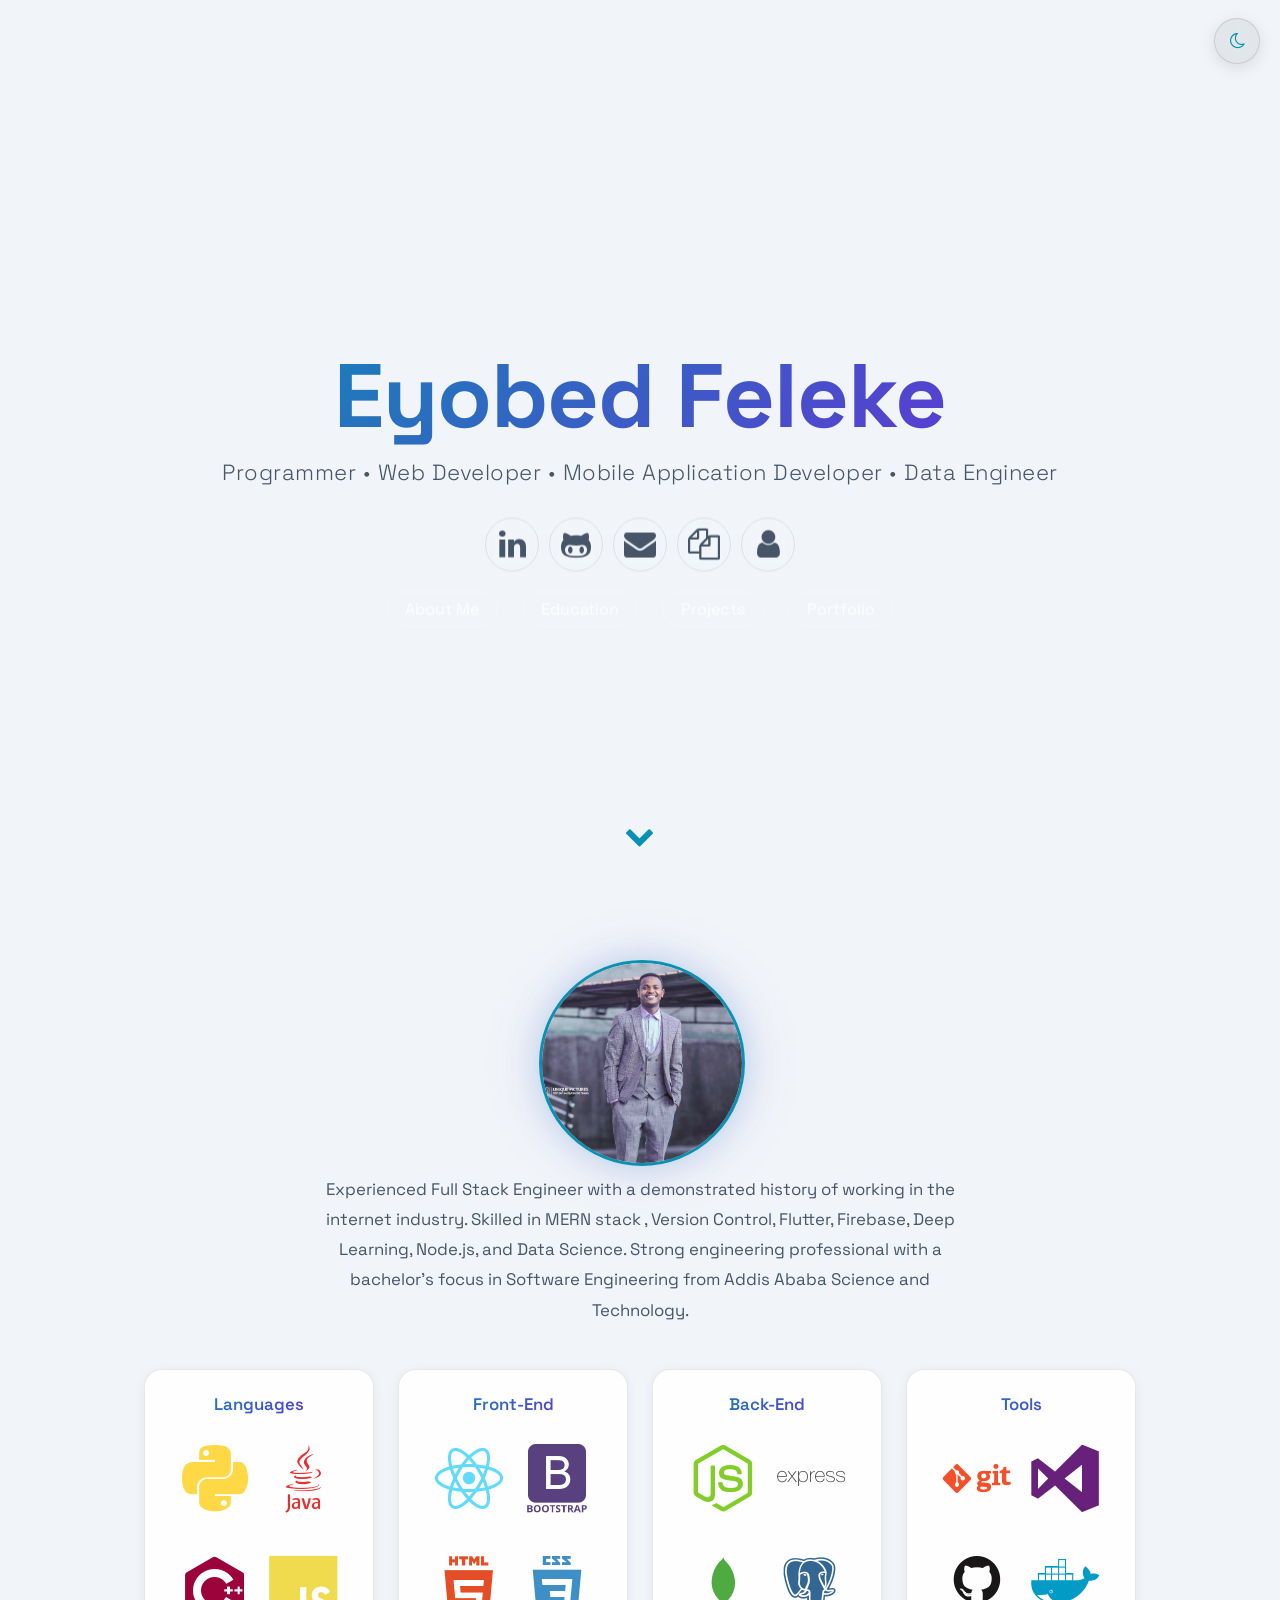
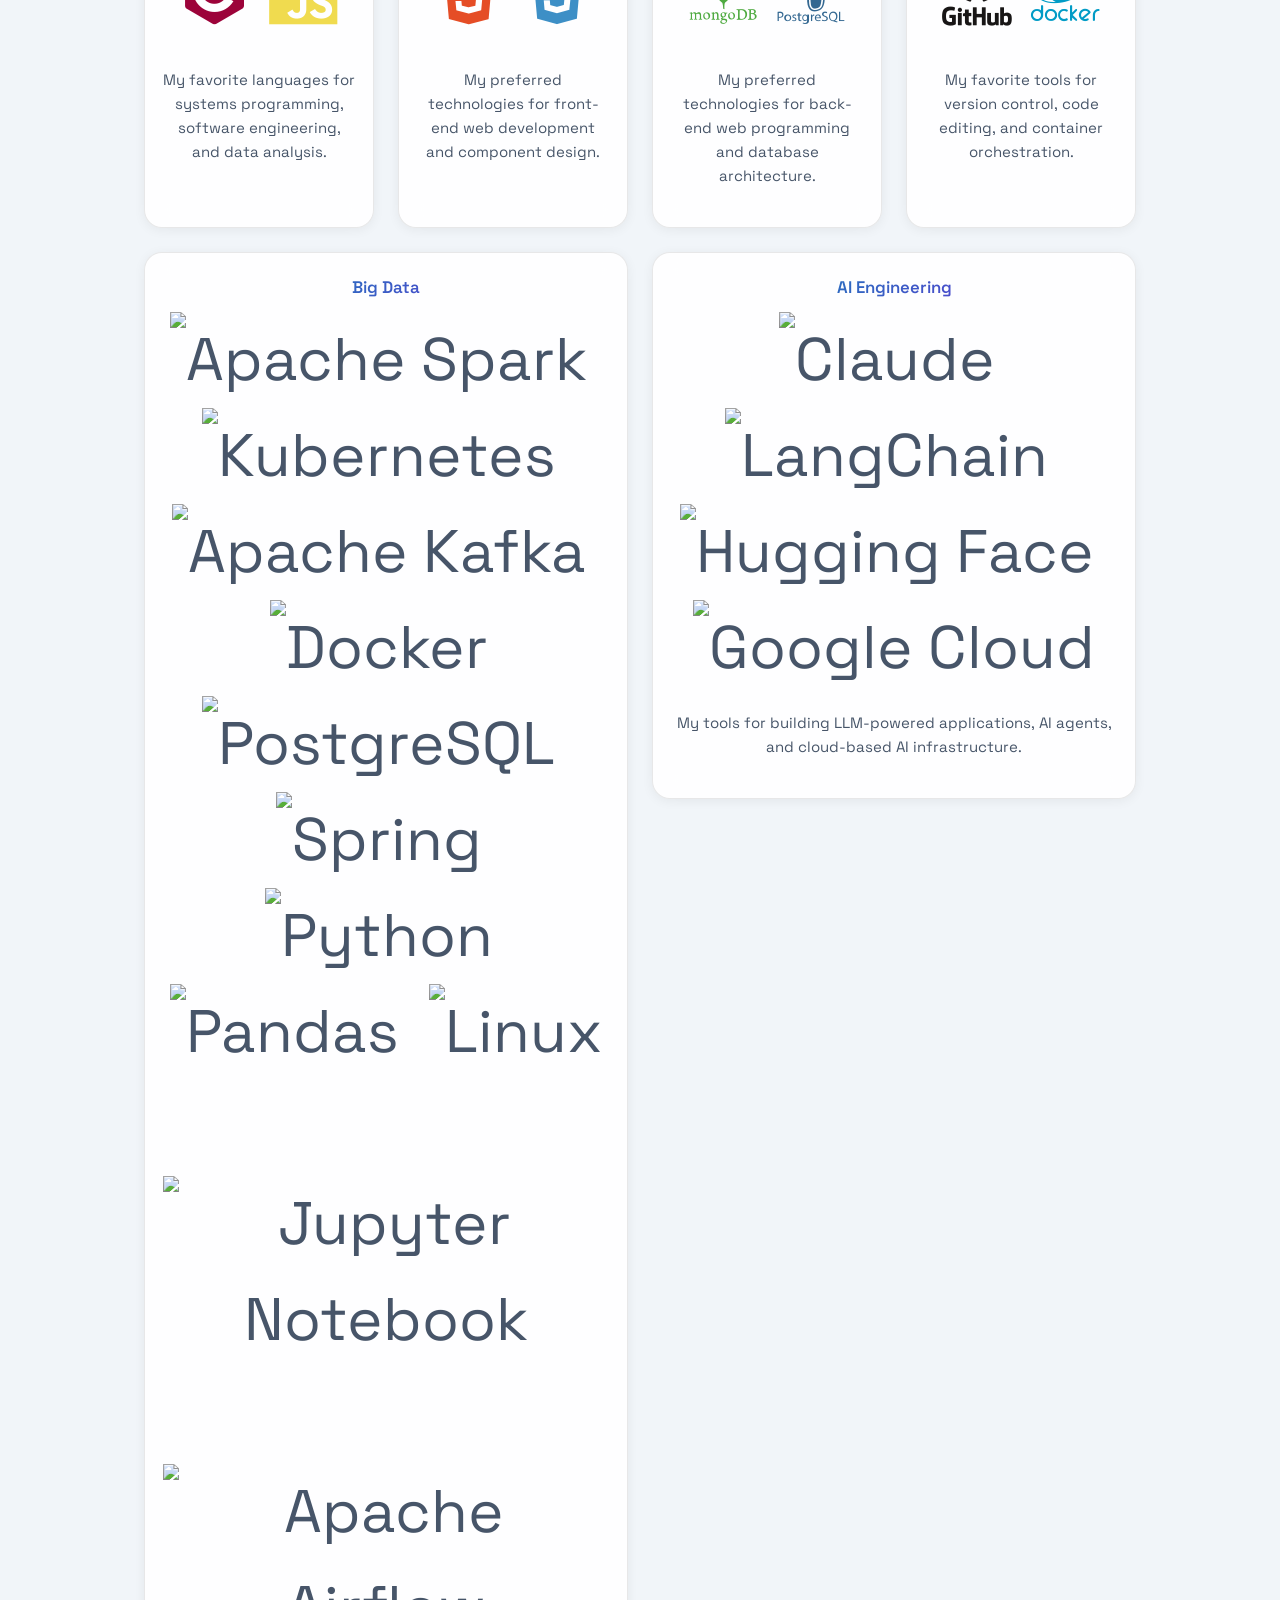
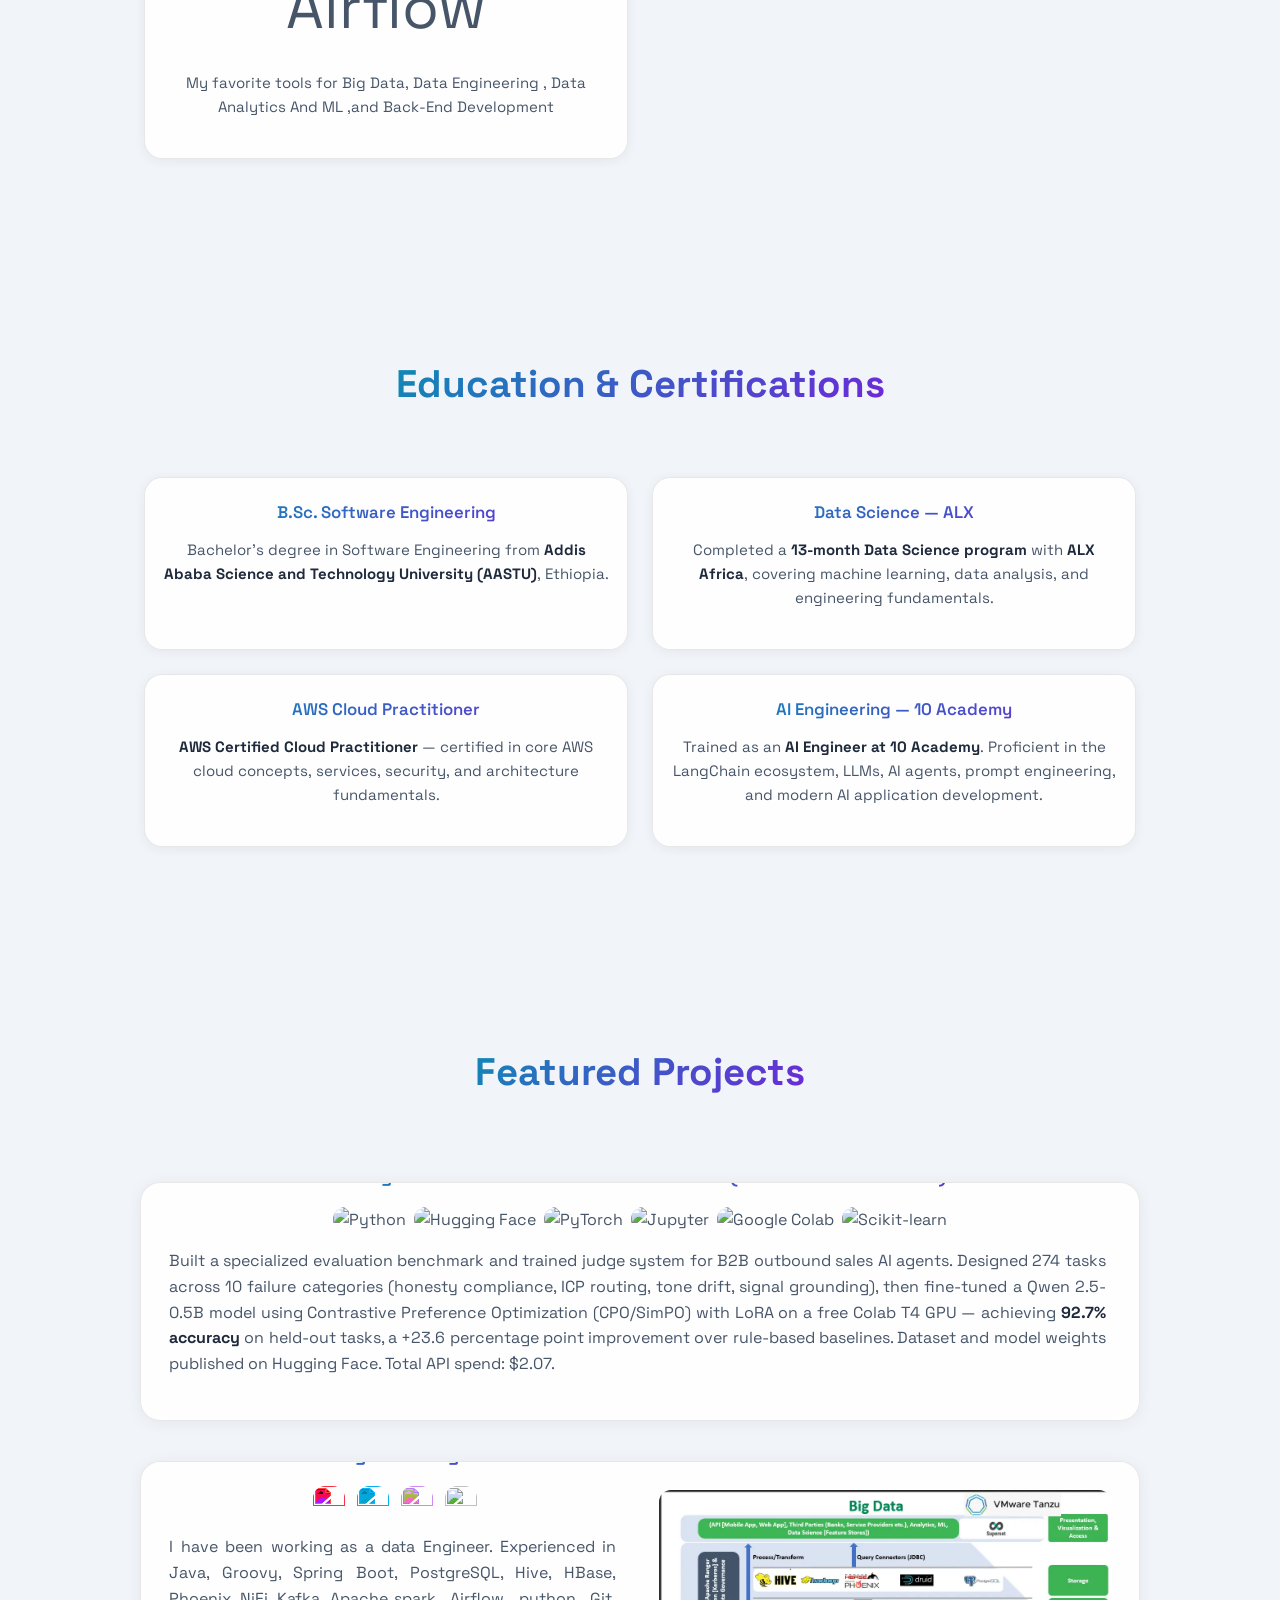
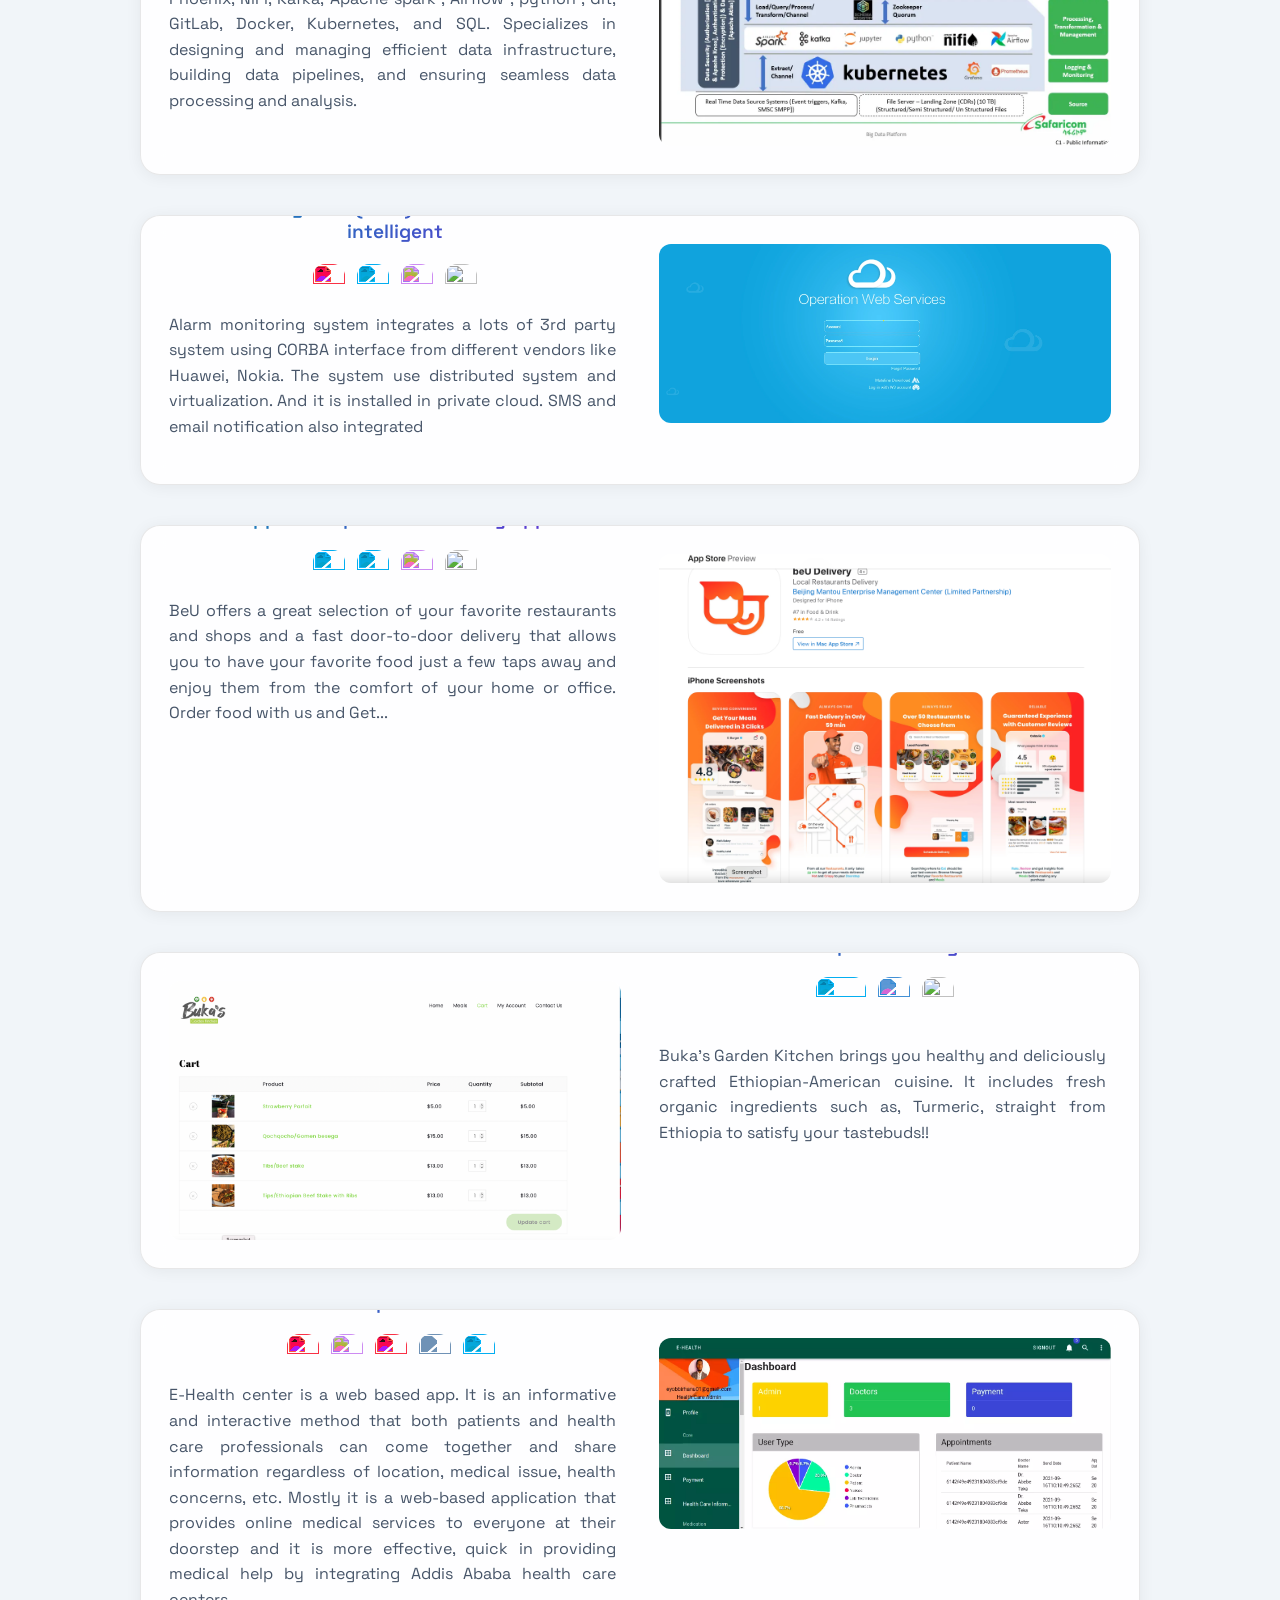
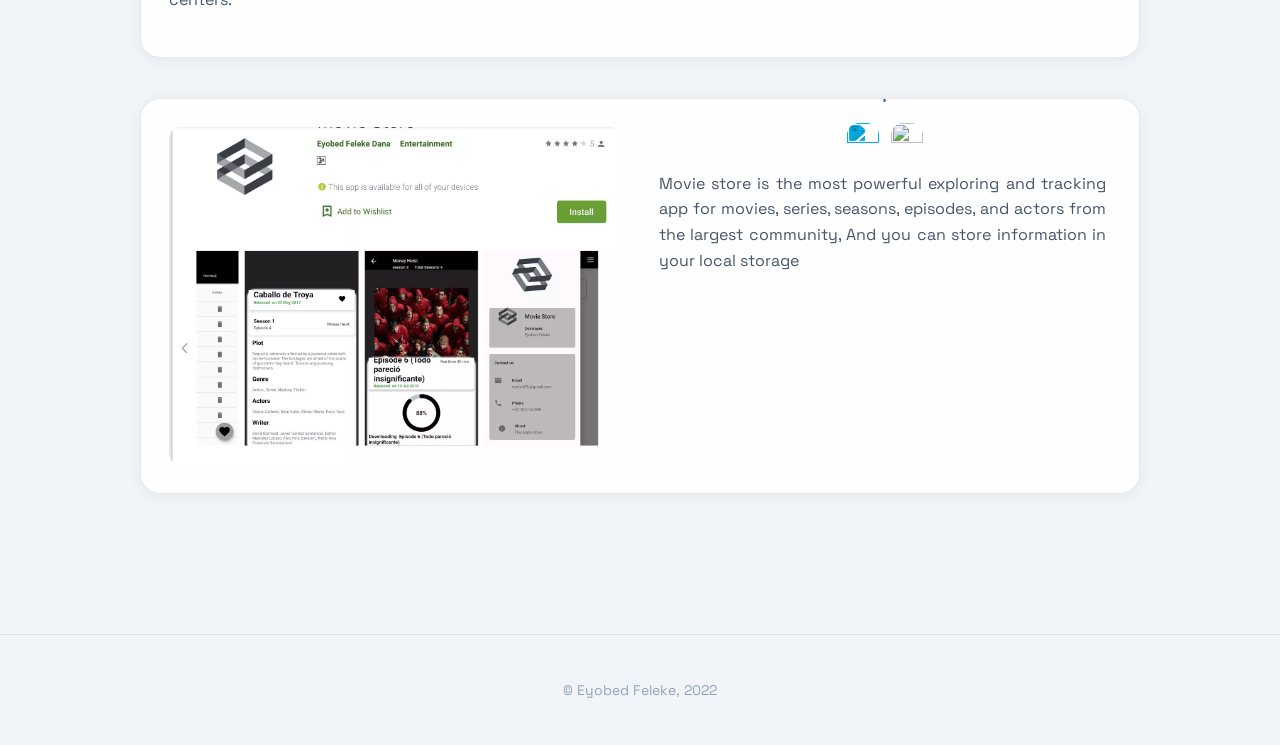
==== commit bfd9061c: "Make light theme default and add Tenacious-Bench AI project - Light mode is now default; dark mode r" ====
--- a/index.html
+++ b/index.html
@@ -206,7 +206,24 @@
         <h1>Featured Projects</h1>
       </div>
 
-      <!-- User Project #1: Personal Résumé Website -->
+      <!-- AI Project: Tenacious-Bench -->
+      <div class="user-projects">
+        <div class="contents" style="text-align: center; width: 100%">
+          <h3>AI Engineer — Sales Evaluation Benchmark (Tenacious-Bench v0.1)</h3>
+          <div>
+            <img height="32" width="32" src="https://cdn.simpleicons.org/python" alt="Python" />&nbsp;
+            <img height="32" width="32" src="https://cdn.simpleicons.org/huggingface" alt="Hugging Face" />&nbsp;
+            <img height="32" width="32" src="https://cdn.simpleicons.org/pytorch" alt="PyTorch" />&nbsp;
+            <img height="32" width="32" src="https://cdn.simpleicons.org/jupyter" alt="Jupyter" />&nbsp;
+            <img height="32" width="32" src="https://cdn.simpleicons.org/googlecolab" alt="Google Colab" />&nbsp;
+            <img height="32" width="32" src="https://cdn.simpleicons.org/scikitlearn" alt="Scikit-learn" />
+          </div>
+          <p style="text-align: justify">
+            Built a specialized evaluation benchmark and trained judge system for B2B outbound sales AI agents. Designed 274 tasks across 10 failure categories (honesty compliance, ICP routing, tone drift, signal grounding), then fine-tuned a Qwen 2.5-0.5B model using Contrastive Preference Optimization (CPO/SimPO) with LoRA on a free Colab T4 GPU — achieving <strong>92.7% accuracy</strong> on held-out tasks, a +23.6 percentage point improvement over rule-based baselines. Dataset and model weights published on Hugging Face. Total API spend: $2.07.
+          </p>
+        </div>
+      </div>
+
       <div class="user-projects">
         <div class="images-right">
           <picture>
@@ -463,7 +480,8 @@
         var toggle = document.getElementById('theme-toggle');
         var icon   = document.getElementById('theme-icon');
 
-        if (localStorage.getItem('theme') === 'light') {
+        // Light is default — only go dark if explicitly saved
+        if (localStorage.getItem('theme') !== 'dark') {
           document.body.classList.add('light-mode');
           icon.className = 'fa fa-moon-o';
         } else {
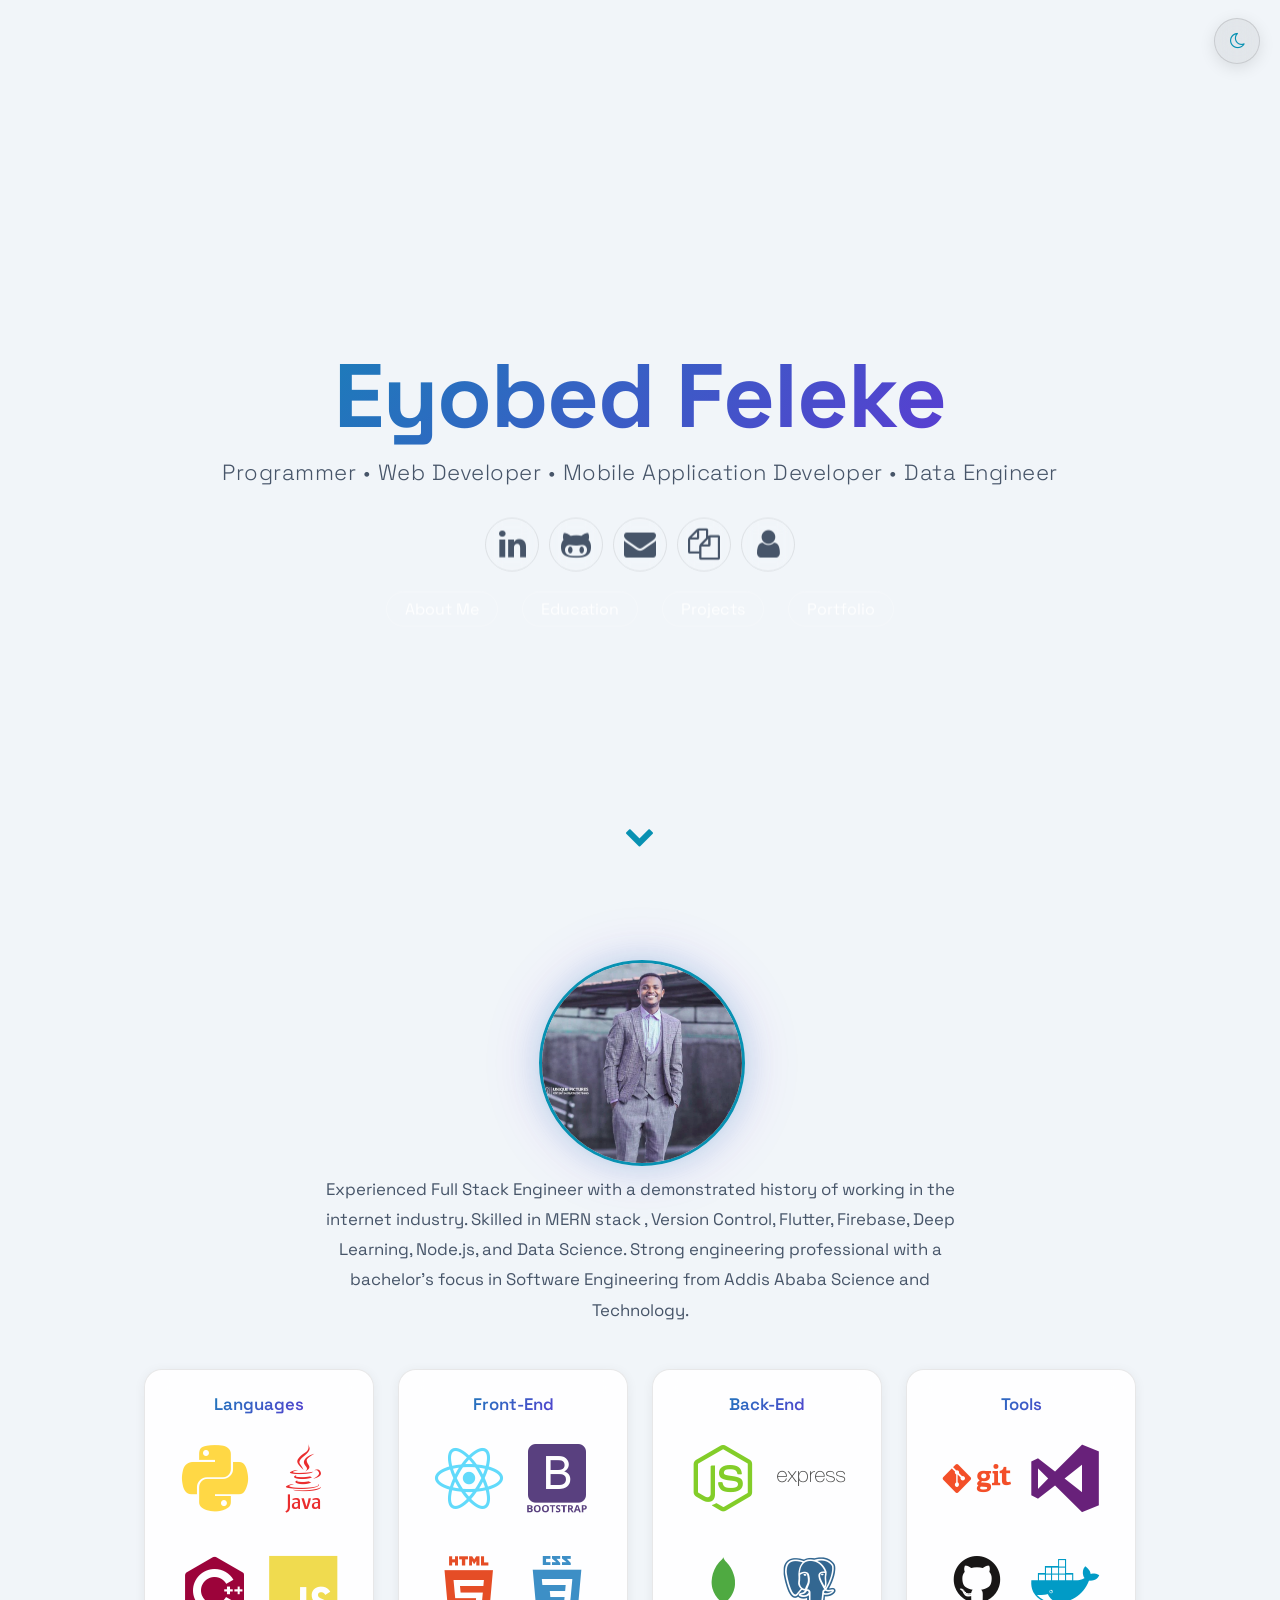
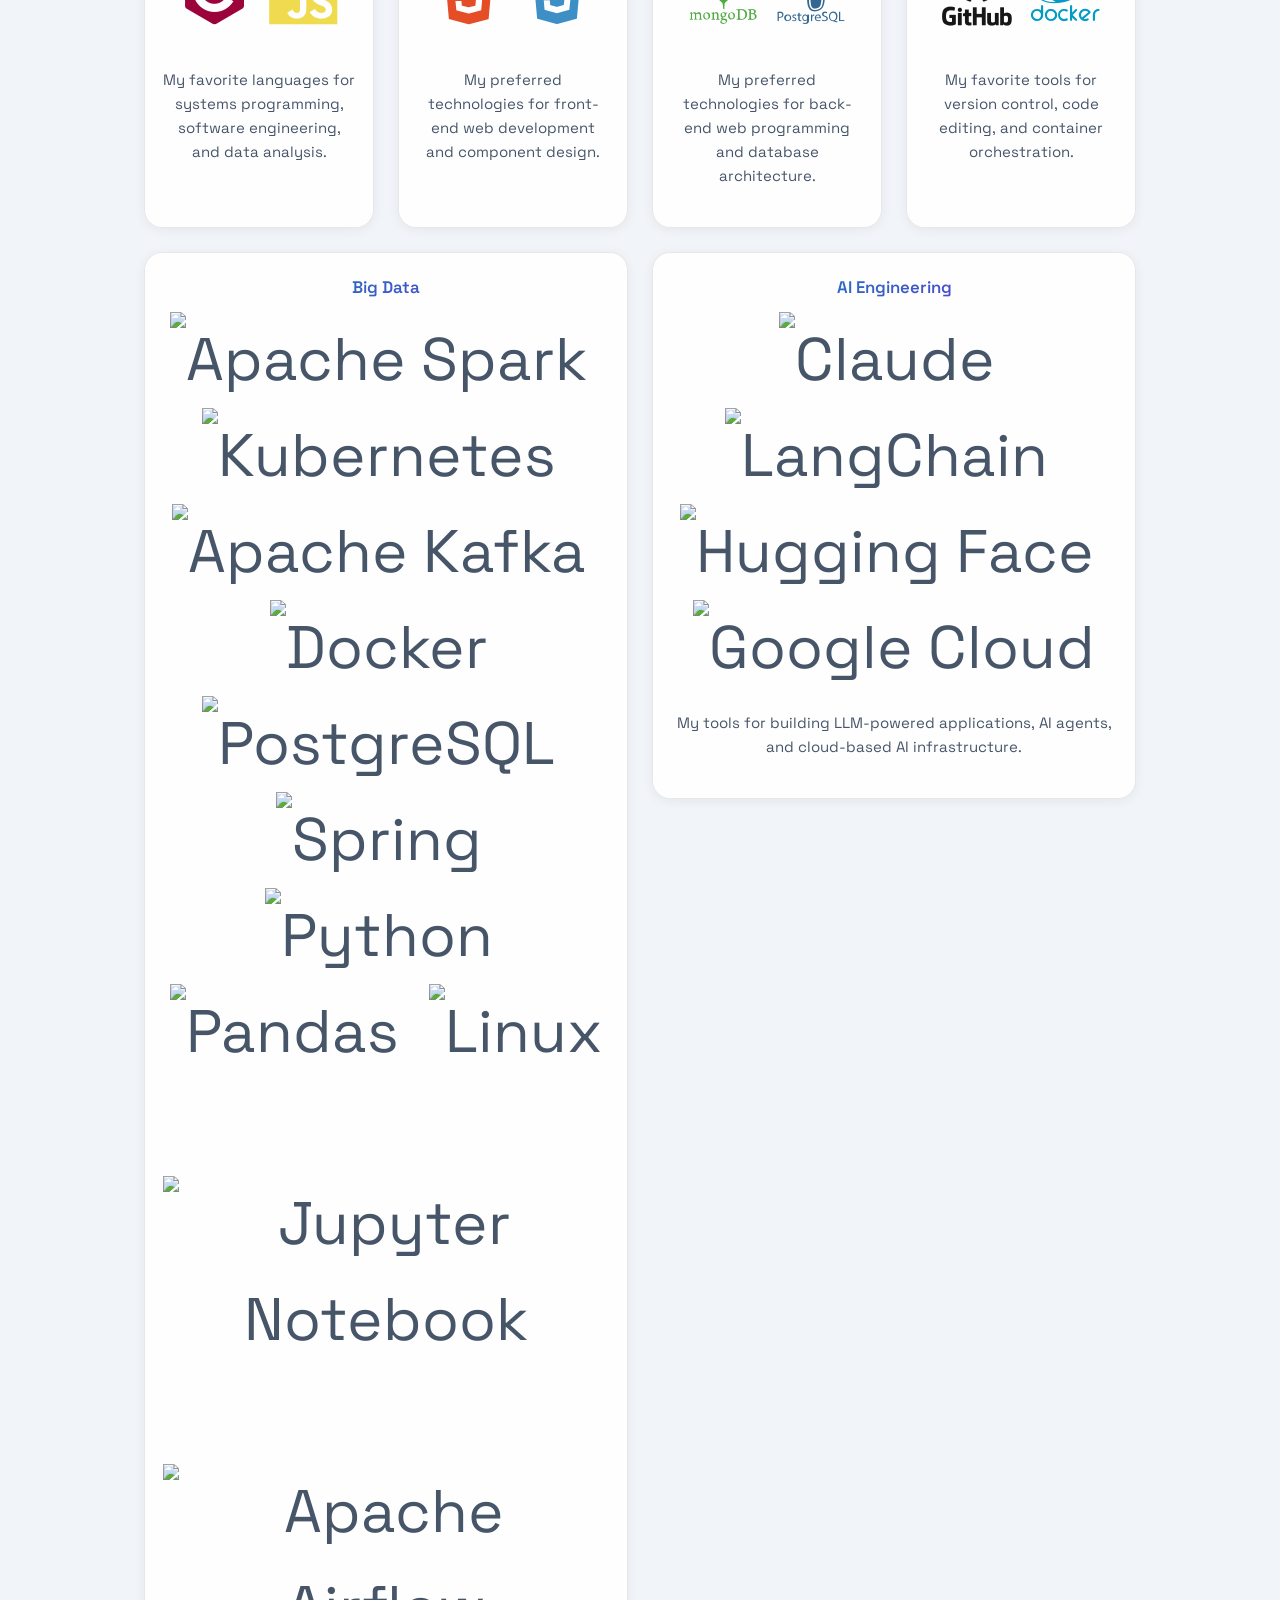
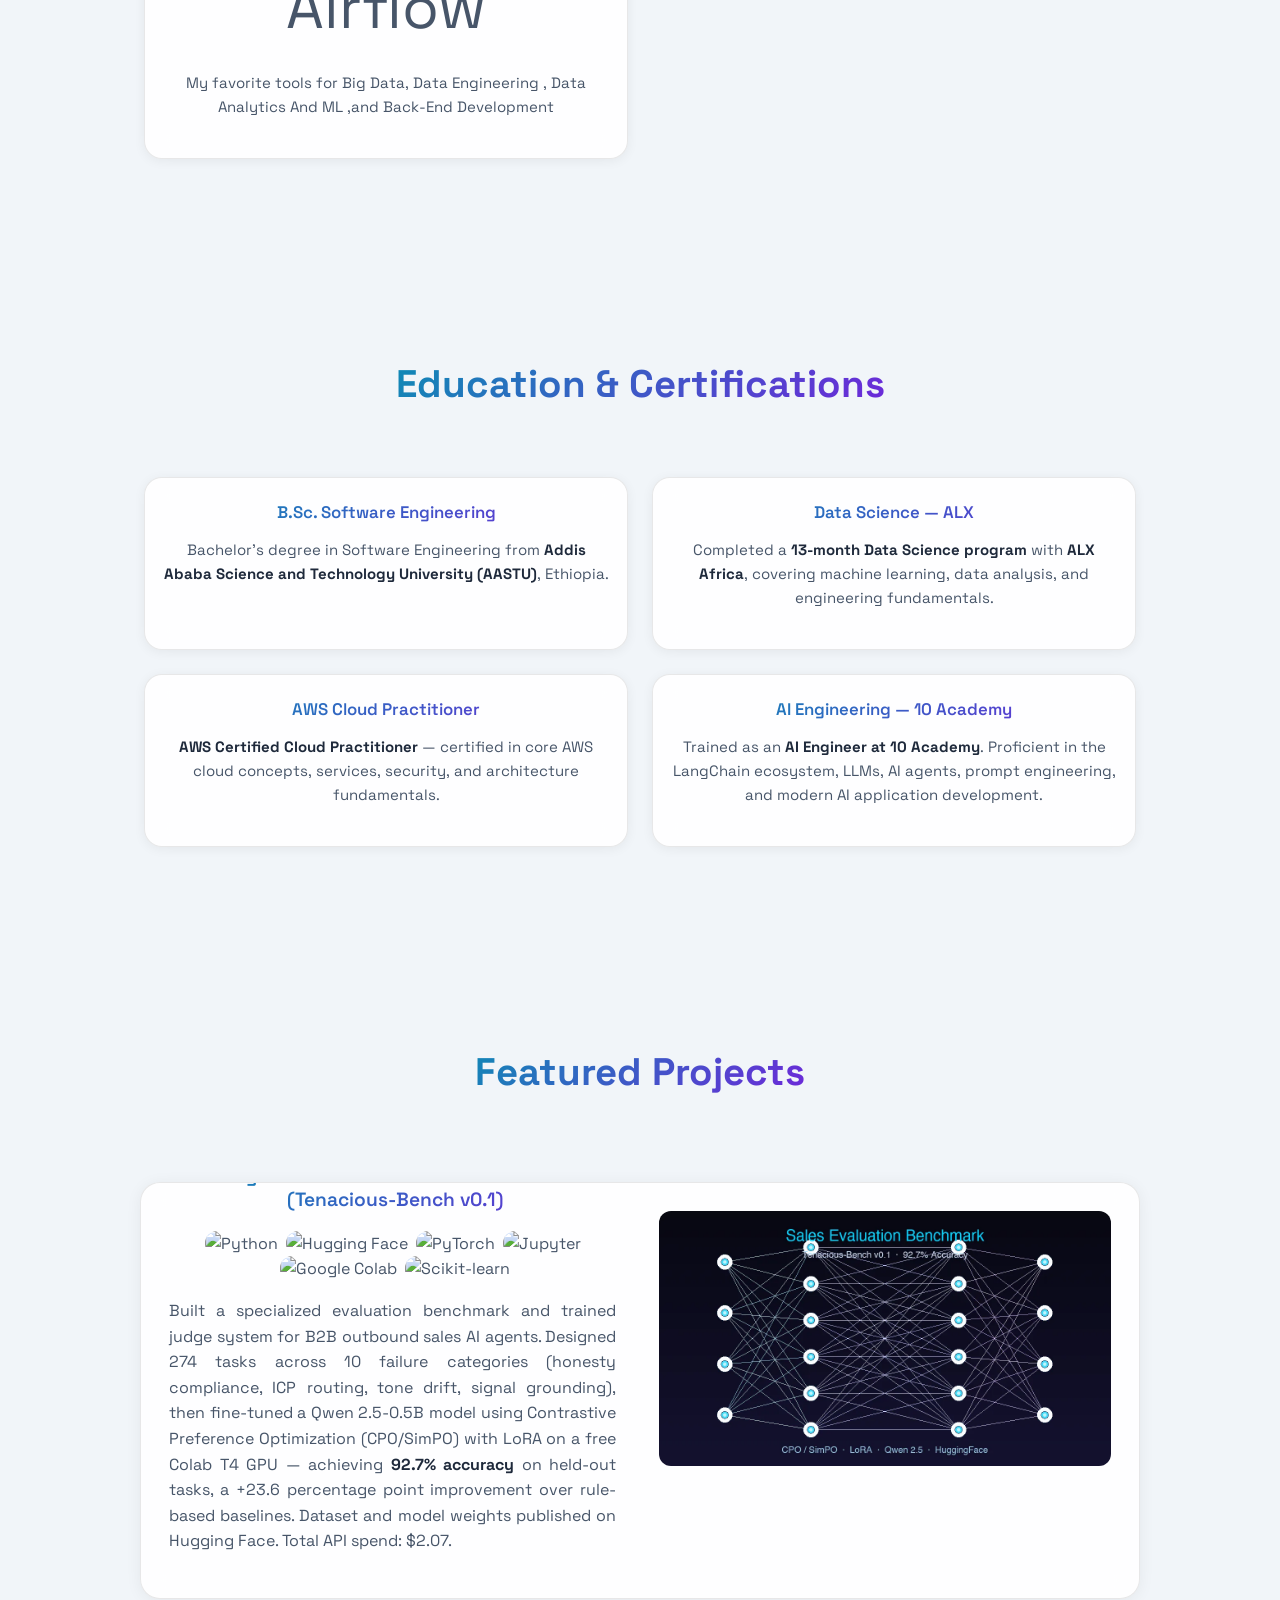
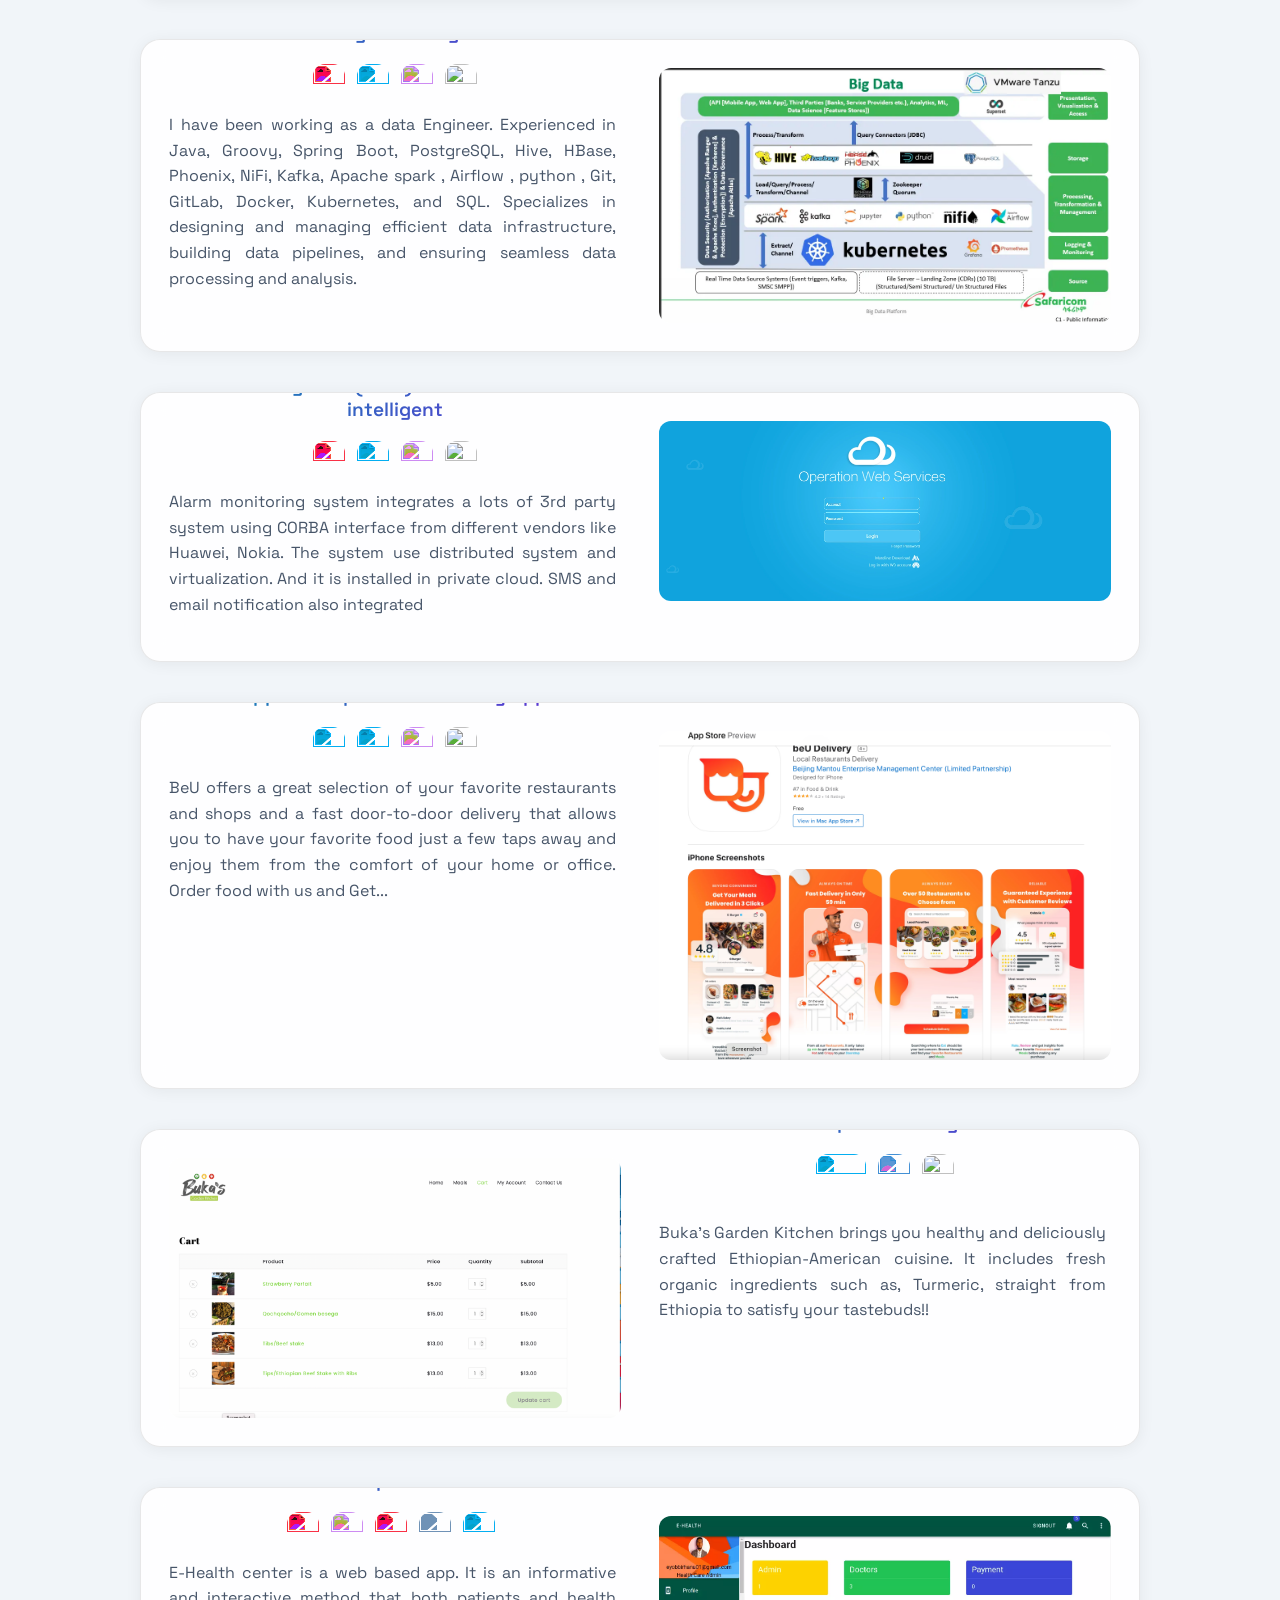
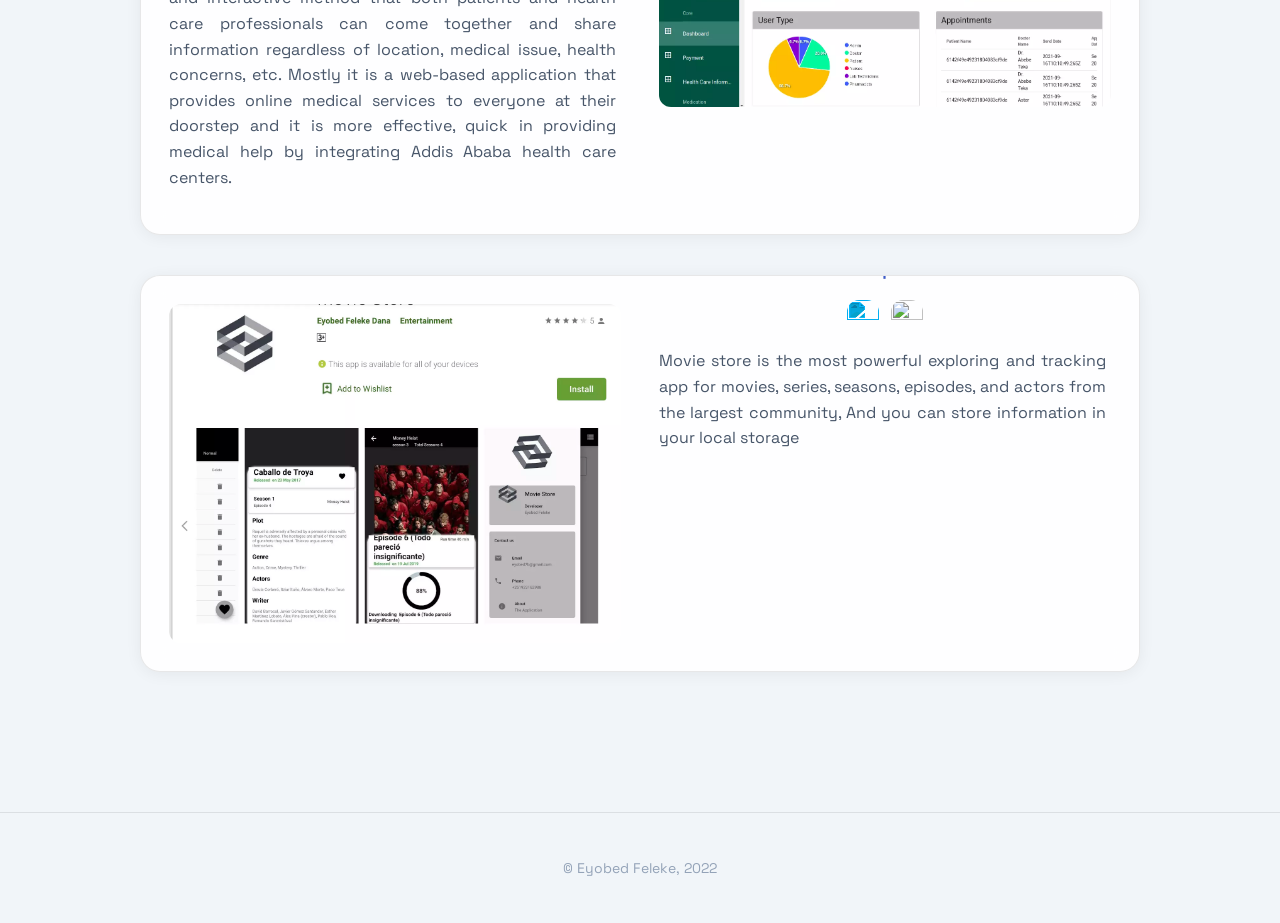
==== commit 1d423b72: "Add AI benchmark project image with neural network visualization - Generated neural network diagram " ====
--- a/index.html
+++ b/index.html
@@ -208,7 +208,13 @@
 
       <!-- AI Project: Tenacious-Bench -->
       <div class="user-projects">
-        <div class="contents" style="text-align: center; width: 100%">
+        <div class="images-right">
+          <picture>
+            <source type="image/webp" srcset="./assets/img/webp/ai-benchmark.webp" alt="Sales Evaluation Benchmark" />
+            <img alt="Sales Evaluation Benchmark" src="./assets/img/jpg/ai-benchmark.png" />
+          </picture>
+        </div>
+        <div class="contents" style="text-align: center">
           <h3>AI Engineer — Sales Evaluation Benchmark (Tenacious-Bench v0.1)</h3>
           <div>
             <img height="32" width="32" src="https://cdn.simpleicons.org/python" alt="Python" />&nbsp;
